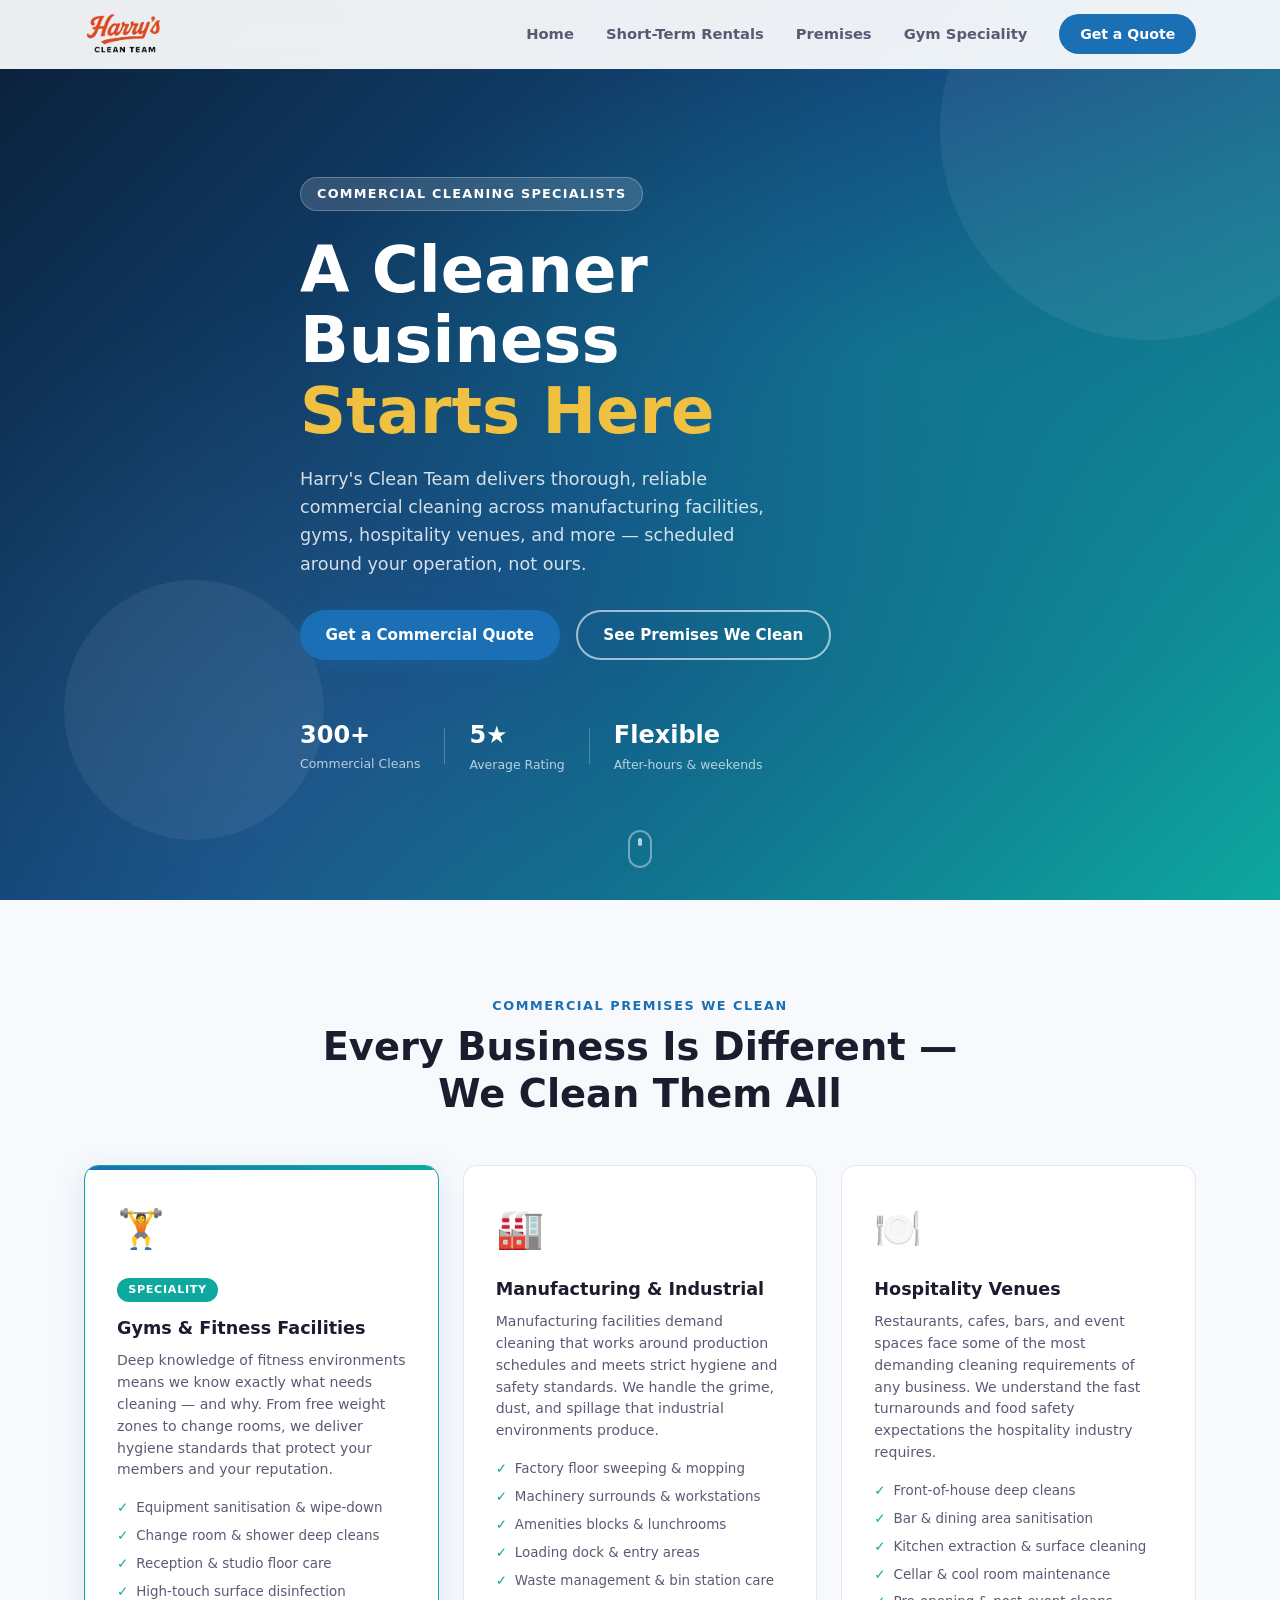
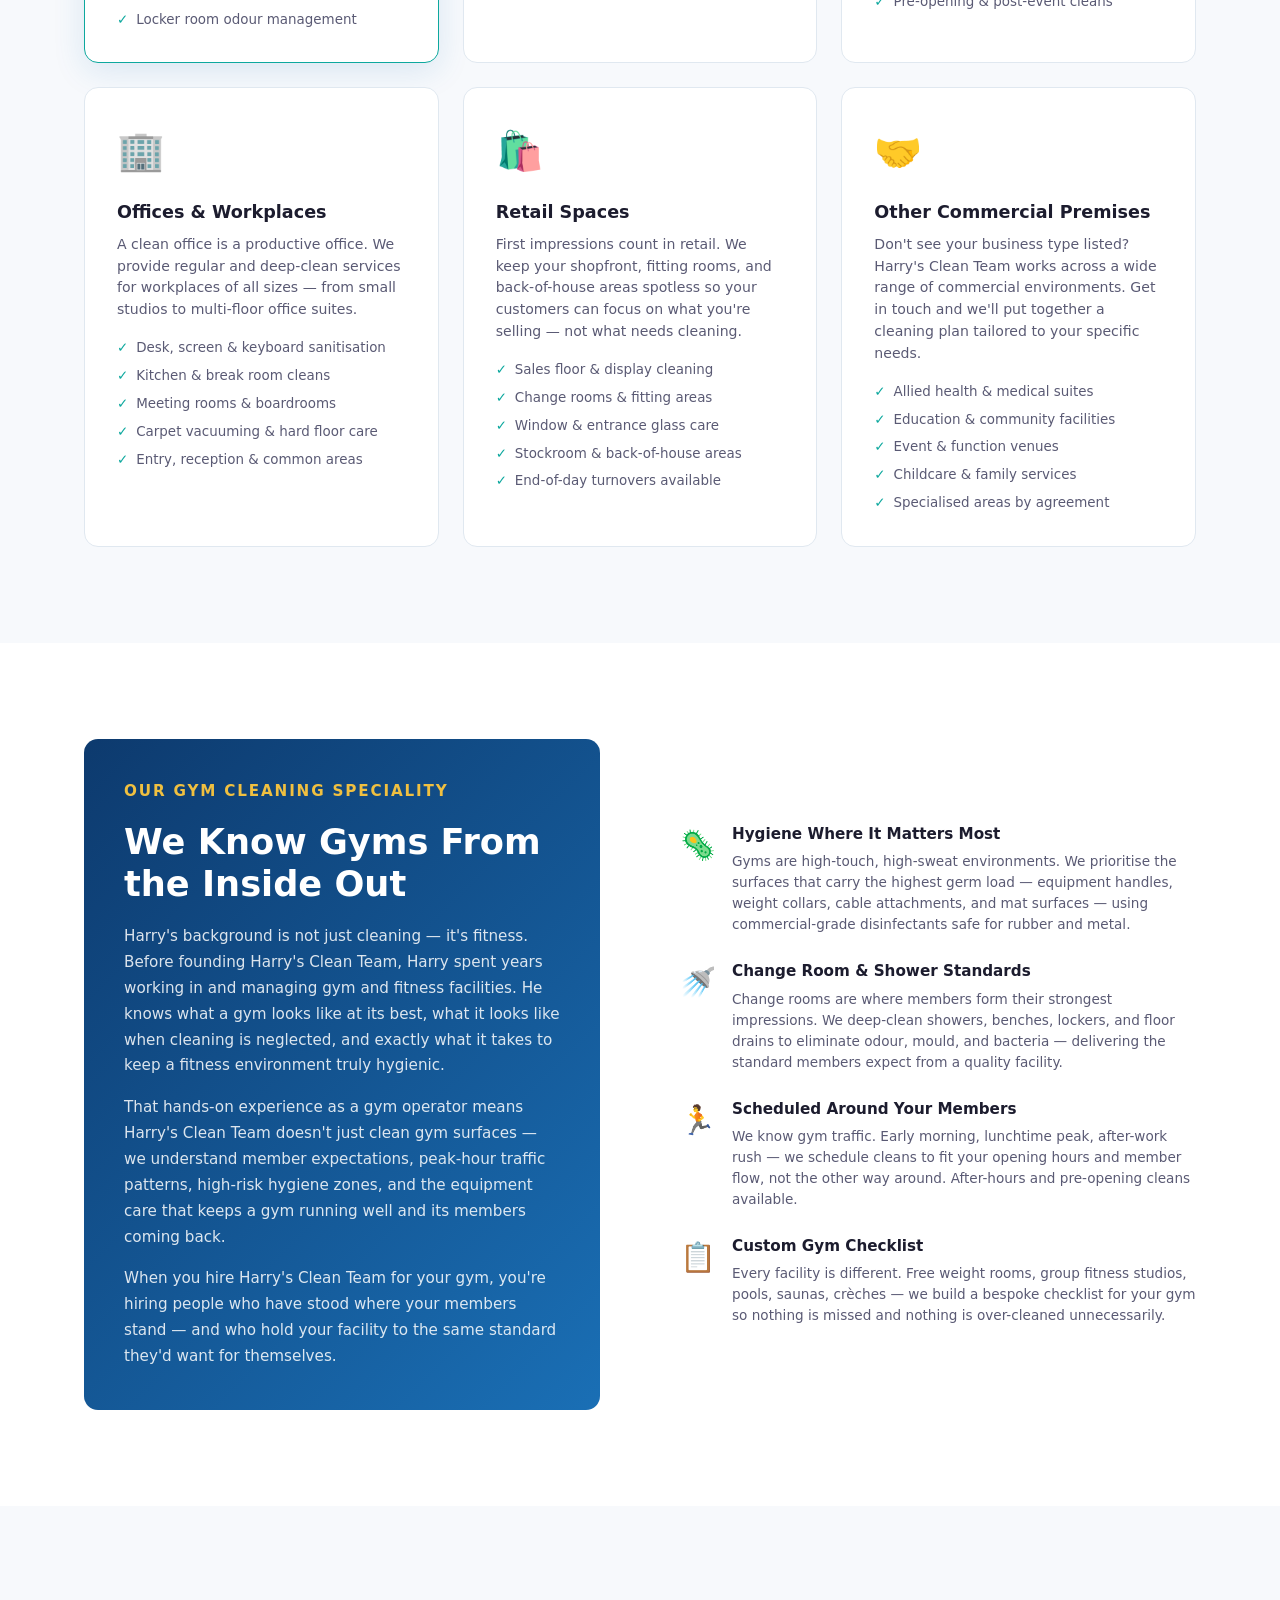
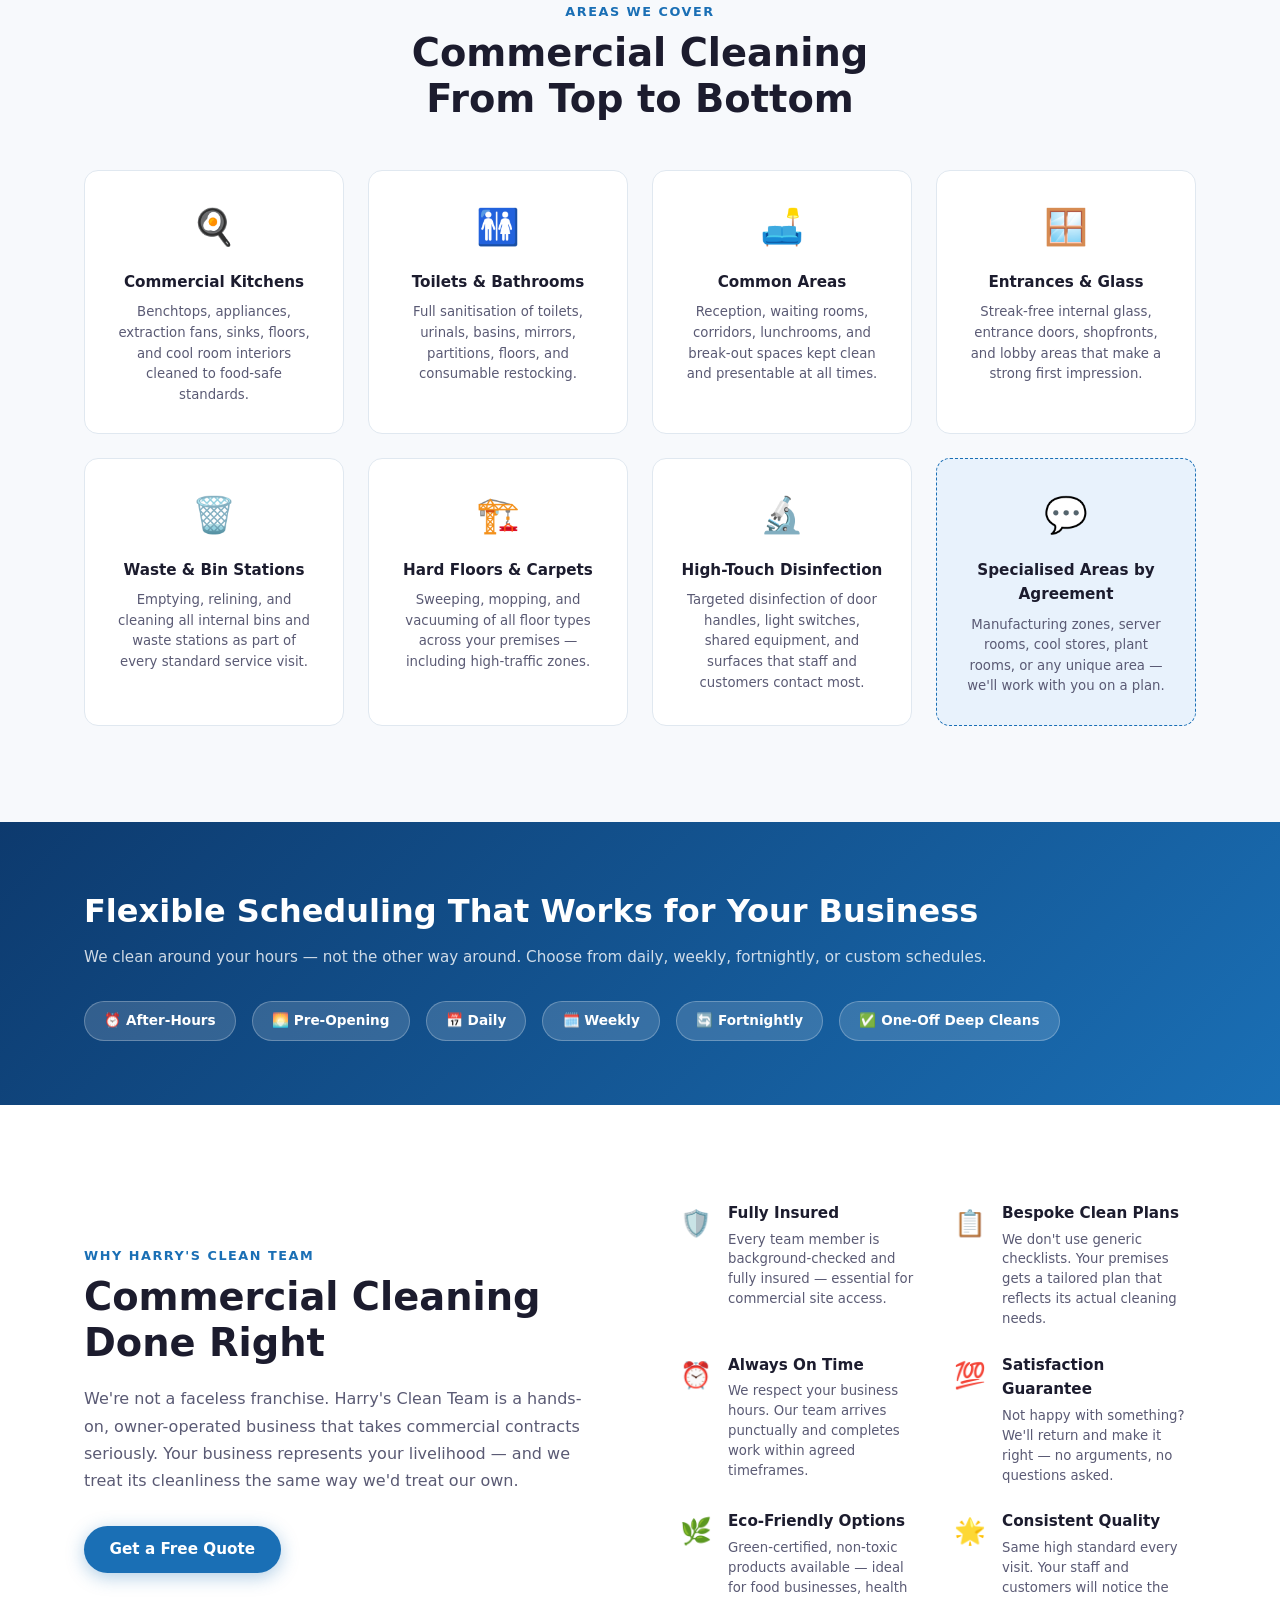
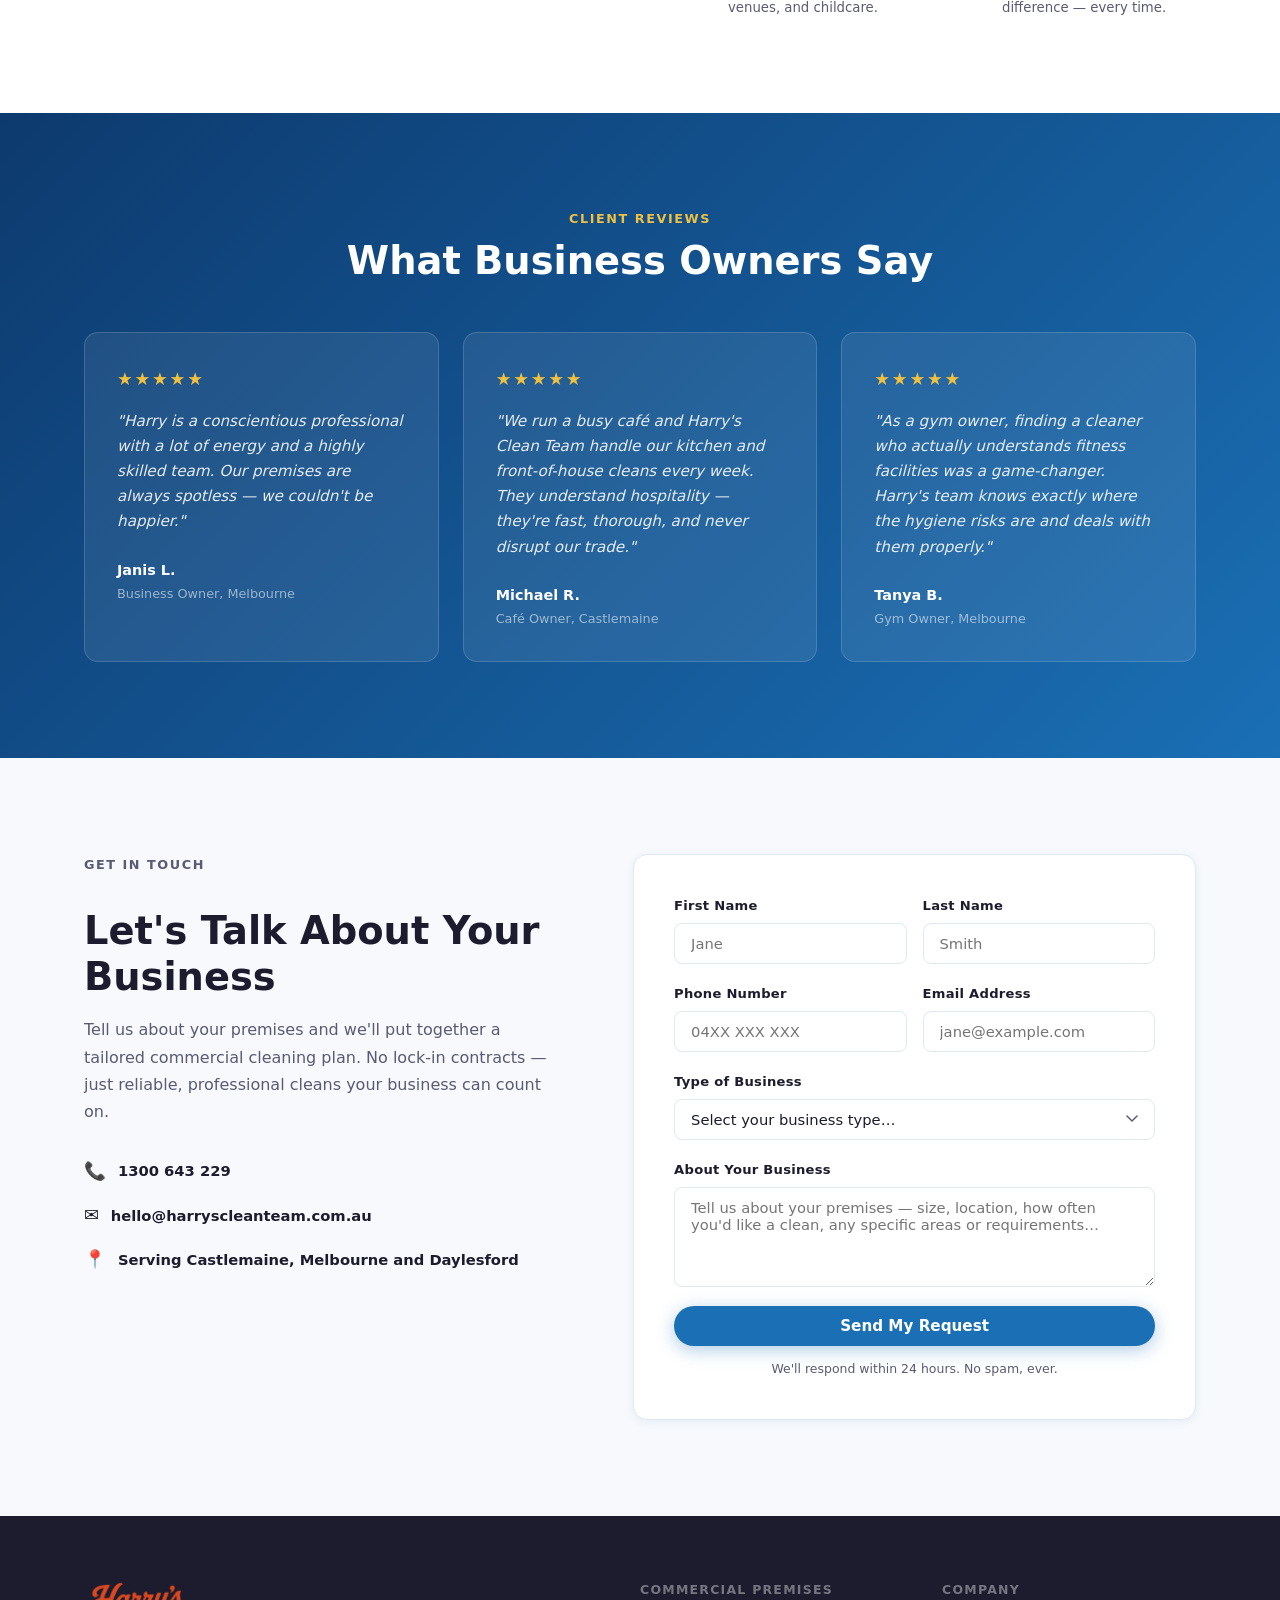
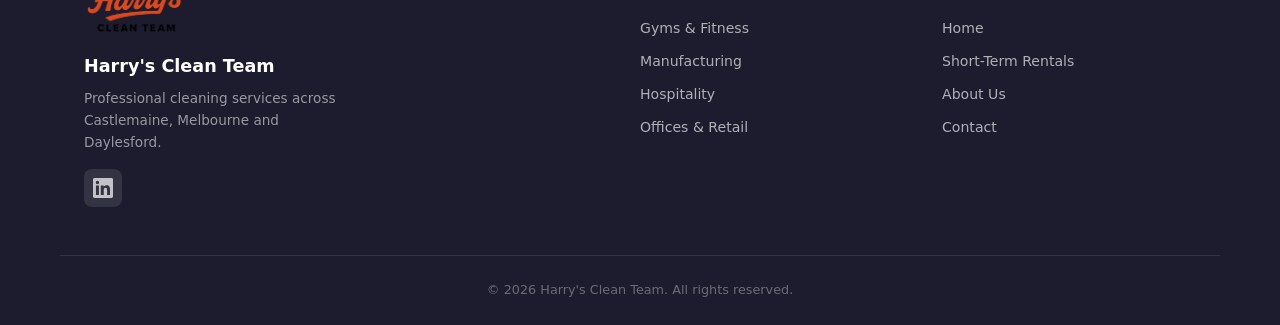
==== HCTwebsite/commercial-cleaning.html @ ac98723e "Create page for commercial cleaning" ====
<!DOCTYPE html>
<html lang="en">
<head>
  <meta charset="UTF-8" />
  <meta name="viewport" content="width=device-width, initial-scale=1.0" />
  <title>Commercial Cleaning — Harry's Clean Team</title>
  <link rel="stylesheet" href="style.css" />
  <style>
    /* ---- Page-specific styles ---- */

    /* Hero variant */
    .hero--commercial {
      background: linear-gradient(135deg, #0a1f38 0%, #144f85 50%, #0da89e 100%);
    }

    /* Premises type cards */
    .premises {
      padding: 6rem 0;
      background: var(--surface);
    }

    .premises__grid {
      display: grid;
      grid-template-columns: repeat(3, 1fr);
      gap: 1.5rem;
    }

    .premises-card {
      background: var(--white);
      border: 1px solid var(--border);
      border-radius: var(--radius);
      padding: 2rem;
      position: relative;
      overflow: hidden;
      transition: transform var(--transition), box-shadow var(--transition), border-color var(--transition);
    }

    .premises-card:hover {
      transform: translateY(-6px);
      box-shadow: var(--shadow-md);
      border-color: var(--blue);
    }

    .premises-card--featured {
      border-color: var(--teal);
      box-shadow: var(--shadow-md);
      grid-column: span 1;
    }

    .premises-card--featured::before {
      content: '';
      position: absolute;
      top: 0; left: 0; right: 0;
      height: 4px;
      background: linear-gradient(90deg, var(--blue), var(--teal));
    }

    .premises-card__icon {
      font-size: 2.4rem;
      margin-bottom: 1rem;
    }

    .premises-card__badge {
      display: inline-block;
      background: var(--teal);
      color: var(--white);
      font-size: .7rem;
      font-weight: 800;
      letter-spacing: .06em;
      text-transform: uppercase;
      padding: .2rem .7rem;
      border-radius: 50px;
      margin-bottom: .75rem;
    }

    .premises-card h3 {
      font-size: 1.1rem;
      font-weight: 800;
      color: var(--text);
      margin-bottom: .5rem;
    }

    .premises-card p {
      font-size: .88rem;
      color: var(--muted);
      line-height: 1.55;
      margin-bottom: 1rem;
    }

    .premises-card ul {
      display: flex;
      flex-direction: column;
      gap: .4rem;
    }

    .premises-card ul li {
      font-size: .84rem;
      color: var(--muted);
      padding-left: 1.2rem;
      position: relative;
    }

    .premises-card ul li::before {
      content: '✓';
      position: absolute;
      left: 0;
      color: var(--teal);
      font-weight: 700;
    }

    /* Gym Speciality feature section */
    .gym-speciality {
      padding: 6rem 0;
      background: var(--white);
    }

    .gym-speciality__inner {
      display: grid;
      grid-template-columns: 1fr 1fr;
      gap: 5rem;
      align-items: center;
    }

    .gym-speciality__story {
      position: relative;
    }

    .gym-speciality__story-card {
      background: linear-gradient(135deg, #0d3a6e 0%, #1a6fb5 100%);
      border-radius: var(--radius);
      padding: 2.5rem;
      color: var(--white);
    }

    .gym-speciality__story-card .section-eyebrow {
      color: var(--accent);
    }

    .gym-speciality__story-card h2 {
      font-size: clamp(1.6rem, 2.8vw, 2.2rem);
      font-weight: 900;
      color: var(--white);
      line-height: 1.2;
      margin: .75rem 0 1.2rem;
    }

    .gym-speciality__story-card p {
      font-size: .95rem;
      color: rgba(255,255,255,.85);
      line-height: 1.7;
      margin-bottom: 1rem;
    }

    .gym-speciality__story-card p:last-child {
      margin-bottom: 0;
    }

    .gym-knowledge {
      display: flex;
      flex-direction: column;
      gap: 1.5rem;
    }

    .gym-knowledge__item {
      display: flex;
      gap: 1rem;
      align-items: flex-start;
    }

    .gym-knowledge__icon {
      font-size: 1.8rem;
      flex-shrink: 0;
    }

    .gym-knowledge__item h4 {
      font-size: .95rem;
      font-weight: 800;
      color: var(--text);
      margin-bottom: .3rem;
    }

    .gym-knowledge__item p {
      font-size: .85rem;
      color: var(--muted);
      line-height: 1.55;
    }

    /* What we clean section */
    .what-we-clean {
      padding: 6rem 0;
      background: var(--surface);
    }

    .what-we-clean__grid {
      display: grid;
      grid-template-columns: repeat(4, 1fr);
      gap: 1.5rem;
    }

    .clean-area {
      background: var(--white);
      border: 1px solid var(--border);
      border-radius: var(--radius);
      padding: 1.75rem;
      text-align: center;
      transition: transform var(--transition), box-shadow var(--transition);
    }

    .clean-area:hover {
      transform: translateY(-4px);
      box-shadow: var(--shadow-md);
    }

    .clean-area__icon {
      font-size: 2.2rem;
      margin-bottom: .9rem;
    }

    .clean-area h4 {
      font-size: .95rem;
      font-weight: 800;
      color: var(--text);
      margin-bottom: .5rem;
    }

    .clean-area p {
      font-size: .83rem;
      color: var(--muted);
      line-height: 1.55;
    }

    .clean-area--agreement {
      border-style: dashed;
      border-color: var(--blue);
      background: var(--blue-light);
    }

    /* Scheduling banner */
    .scheduling-banner {
      padding: 4rem 0;
      background: linear-gradient(135deg, #0d3a6e 0%, #1a6fb5 100%);
    }

    .scheduling-banner__inner {
      display: flex;
      align-items: center;
      justify-content: space-between;
      gap: 2rem;
      flex-wrap: wrap;
    }

    .scheduling-banner__text h2 {
      font-size: clamp(1.4rem, 2.5vw, 2rem);
      font-weight: 900;
      color: var(--white);
      margin-bottom: .5rem;
    }

    .scheduling-banner__text p {
      color: rgba(255,255,255,.8);
      font-size: .95rem;
    }

    .scheduling-options {
      display: flex;
      gap: 1rem;
      flex-wrap: wrap;
    }

    .scheduling-pill {
      background: rgba(255,255,255,.15);
      border: 1px solid rgba(255,255,255,.25);
      border-radius: 50px;
      padding: .5rem 1.2rem;
      font-size: .85rem;
      font-weight: 700;
      color: var(--white);
    }

    /* Responsive */
    @media (max-width: 960px) {
      .premises__grid { grid-template-columns: repeat(2, 1fr); }
      .what-we-clean__grid { grid-template-columns: repeat(2, 1fr); }
      .gym-speciality__inner { grid-template-columns: 1fr; gap: 3rem; }
    }

    @media (max-width: 700px) {
      .premises__grid { grid-template-columns: 1fr; }
      .what-we-clean__grid { grid-template-columns: repeat(2, 1fr); }
      .scheduling-banner__inner { flex-direction: column; align-items: flex-start; }
    }

    @media (max-width: 480px) {
      .what-we-clean__grid { grid-template-columns: 1fr; }
    }
  </style>
</head>
<body>

  <!-- NAV -->
  <header class="nav" id="nav">
    <div class="nav__inner container">
      <a href="index.html" class="nav__logo">
        <img src="Logo.png" alt="Harry's Clean Team" class="nav__logo-img" />
      </a>
      <nav class="nav__links">
        <a href="index.html">Home</a>
        <a href="short-term-rentals.html">Short-Term Rentals</a>
        <a href="#premises">Premises</a>
        <a href="#gym-speciality">Gym Speciality</a>
        <a href="#contact" class="btn btn--nav">Get a Quote</a>
      </nav>
      <button class="nav__burger" id="burger" aria-label="Toggle menu">
        <span></span><span></span><span></span>
      </button>
    </div>
    <div class="nav__mobile" id="mobileMenu">
      <a href="index.html">Home</a>
      <a href="short-term-rentals.html">Short-Term Rentals</a>
      <a href="#premises">Premises</a>
      <a href="#gym-speciality">Gym Speciality</a>
      <a href="#contact">Get a Quote</a>
    </div>
  </header>

  <!-- HERO -->
  <section class="hero hero--commercial" id="hero">
    <div class="hero__bg"></div>
    <div class="hero__content container">
      <p class="hero__eyebrow">Commercial Cleaning Specialists</p>
      <h1 class="hero__title">A Cleaner Business<br><span>Starts Here</span></h1>
      <p class="hero__subtitle">Harry's Clean Team delivers thorough, reliable commercial cleaning across manufacturing facilities, gyms, hospitality venues, and more — scheduled around your operation, not ours.</p>
      <div class="hero__actions">
        <a href="#contact" class="btn btn--primary">Get a Commercial Quote</a>
        <a href="#premises" class="btn btn--ghost">See Premises We Clean</a>
      </div>
      <div class="hero__stats">
        <div class="hero__stat">
          <strong>300+</strong>
          <span>Commercial Cleans</span>
        </div>
        <div class="hero__stat-divider"></div>
        <div class="hero__stat">
          <strong>5★</strong>
          <span>Average Rating</span>
        </div>
        <div class="hero__stat-divider"></div>
        <div class="hero__stat">
          <strong>Flexible</strong>
          <span>After-hours &amp; weekends</span>
        </div>
      </div>
    </div>
    <div class="hero__scroll-hint" aria-hidden="true">
      <span></span>
    </div>
  </section>

  <!-- PREMISES TYPES -->
  <section class="premises" id="premises">
    <div class="container">
      <div class="section-header">
        <p class="section-eyebrow">Commercial Premises We Clean</p>
        <h2 class="section-title">Every Business Is Different —<br>We Clean Them All</h2>
      </div>
      <div class="premises__grid">

        <article class="premises-card premises-card--featured">
          <div class="premises-card__icon">🏋️</div>
          <span class="premises-card__badge">Speciality</span>
          <h3>Gyms &amp; Fitness Facilities</h3>
          <p>Deep knowledge of fitness environments means we know exactly what needs cleaning — and why. From free weight zones to change rooms, we deliver hygiene standards that protect your members and your reputation.</p>
          <ul>
            <li>Equipment sanitisation &amp; wipe-down</li>
            <li>Change room &amp; shower deep cleans</li>
            <li>Reception &amp; studio floor care</li>
            <li>High-touch surface disinfection</li>
            <li>Locker room odour management</li>
          </ul>
        </article>

        <article class="premises-card">
          <div class="premises-card__icon">🏭</div>
          <h3>Manufacturing &amp; Industrial</h3>
          <p>Manufacturing facilities demand cleaning that works around production schedules and meets strict hygiene and safety standards. We handle the grime, dust, and spillage that industrial environments produce.</p>
          <ul>
            <li>Factory floor sweeping &amp; mopping</li>
            <li>Machinery surrounds &amp; workstations</li>
            <li>Amenities blocks &amp; lunchrooms</li>
            <li>Loading dock &amp; entry areas</li>
            <li>Waste management &amp; bin station care</li>
          </ul>
        </article>

        <article class="premises-card">
          <div class="premises-card__icon">🍽️</div>
          <h3>Hospitality Venues</h3>
          <p>Restaurants, cafes, bars, and event spaces face some of the most demanding cleaning requirements of any business. We understand the fast turnarounds and food safety expectations the hospitality industry requires.</p>
          <ul>
            <li>Front-of-house deep cleans</li>
            <li>Bar &amp; dining area sanitisation</li>
            <li>Kitchen extraction &amp; surface cleaning</li>
            <li>Cellar &amp; cool room maintenance</li>
            <li>Pre-opening &amp; post-event cleans</li>
          </ul>
        </article>

        <article class="premises-card">
          <div class="premises-card__icon">🏢</div>
          <h3>Offices &amp; Workplaces</h3>
          <p>A clean office is a productive office. We provide regular and deep-clean services for workplaces of all sizes — from small studios to multi-floor office suites.</p>
          <ul>
            <li>Desk, screen &amp; keyboard sanitisation</li>
            <li>Kitchen &amp; break room cleans</li>
            <li>Meeting rooms &amp; boardrooms</li>
            <li>Carpet vacuuming &amp; hard floor care</li>
            <li>Entry, reception &amp; common areas</li>
          </ul>
        </article>

        <article class="premises-card">
          <div class="premises-card__icon">🛍️</div>
          <h3>Retail Spaces</h3>
          <p>First impressions count in retail. We keep your shopfront, fitting rooms, and back-of-house areas spotless so your customers can focus on what you're selling — not what needs cleaning.</p>
          <ul>
            <li>Sales floor &amp; display cleaning</li>
            <li>Change rooms &amp; fitting areas</li>
            <li>Window &amp; entrance glass care</li>
            <li>Stockroom &amp; back-of-house areas</li>
            <li>End-of-day turnovers available</li>
          </ul>
        </article>

        <article class="premises-card">
          <div class="premises-card__icon">🤝</div>
          <h3>Other Commercial Premises</h3>
          <p>Don't see your business type listed? Harry's Clean Team works across a wide range of commercial environments. Get in touch and we'll put together a cleaning plan tailored to your specific needs.</p>
          <ul>
            <li>Allied health &amp; medical suites</li>
            <li>Education &amp; community facilities</li>
            <li>Event &amp; function venues</li>
            <li>Childcare &amp; family services</li>
            <li>Specialised areas by agreement</li>
          </ul>
        </article>

      </div>
    </div>
  </section>

  <!-- GYM SPECIALITY -->
  <section class="gym-speciality" id="gym-speciality">
    <div class="container">
      <div class="gym-speciality__inner">

        <div class="gym-speciality__story">
          <div class="gym-speciality__story-card">
            <p class="section-eyebrow">Our Gym Cleaning Speciality</p>
            <h2>We Know Gyms From<br>the Inside Out</h2>
            <p>Harry's background is not just cleaning — it's fitness. Before founding Harry's Clean Team, Harry spent years working in and managing gym and fitness facilities. He knows what a gym looks like at its best, what it looks like when cleaning is neglected, and exactly what it takes to keep a fitness environment truly hygienic.</p>
            <p>That hands-on experience as a gym operator means Harry's Clean Team doesn't just clean gym surfaces — we understand member expectations, peak-hour traffic patterns, high-risk hygiene zones, and the equipment care that keeps a gym running well and its members coming back.</p>
            <p>When you hire Harry's Clean Team for your gym, you're hiring people who have stood where your members stand — and who hold your facility to the same standard they'd want for themselves.</p>
          </div>
        </div>

        <div class="gym-knowledge">
          <div class="gym-knowledge__item">
            <div class="gym-knowledge__icon">🦠</div>
            <div>
              <h4>Hygiene Where It Matters Most</h4>
              <p>Gyms are high-touch, high-sweat environments. We prioritise the surfaces that carry the highest germ load — equipment handles, weight collars, cable attachments, and mat surfaces — using commercial-grade disinfectants safe for rubber and metal.</p>
            </div>
          </div>
          <div class="gym-knowledge__item">
            <div class="gym-knowledge__icon">🚿</div>
            <div>
              <h4>Change Room &amp; Shower Standards</h4>
              <p>Change rooms are where members form their strongest impressions. We deep-clean showers, benches, lockers, and floor drains to eliminate odour, mould, and bacteria — delivering the standard members expect from a quality facility.</p>
            </div>
          </div>
          <div class="gym-knowledge__item">
            <div class="gym-knowledge__icon">🏃</div>
            <div>
              <h4>Scheduled Around Your Members</h4>
              <p>We know gym traffic. Early morning, lunchtime peak, after-work rush — we schedule cleans to fit your opening hours and member flow, not the other way around. After-hours and pre-opening cleans available.</p>
            </div>
          </div>
          <div class="gym-knowledge__item">
            <div class="gym-knowledge__icon">📋</div>
            <div>
              <h4>Custom Gym Checklist</h4>
              <p>Every facility is different. Free weight rooms, group fitness studios, pools, saunas, crèches — we build a bespoke checklist for your gym so nothing is missed and nothing is over-cleaned unnecessarily.</p>
            </div>
          </div>
        </div>

      </div>
    </div>
  </section>

  <!-- WHAT WE CLEAN -->
  <section class="what-we-clean" id="what-we-clean">
    <div class="container">
      <div class="section-header">
        <p class="section-eyebrow">Areas We Cover</p>
        <h2 class="section-title">Commercial Cleaning<br>From Top to Bottom</h2>
      </div>
      <div class="what-we-clean__grid">

        <div class="clean-area">
          <div class="clean-area__icon">🍳</div>
          <h4>Commercial Kitchens</h4>
          <p>Benchtops, appliances, extraction fans, sinks, floors, and cool room interiors cleaned to food-safe standards.</p>
        </div>

        <div class="clean-area">
          <div class="clean-area__icon">🚻</div>
          <h4>Toilets &amp; Bathrooms</h4>
          <p>Full sanitisation of toilets, urinals, basins, mirrors, partitions, floors, and consumable restocking.</p>
        </div>

        <div class="clean-area">
          <div class="clean-area__icon">🛋️</div>
          <h4>Common Areas</h4>
          <p>Reception, waiting rooms, corridors, lunchrooms, and break-out spaces kept clean and presentable at all times.</p>
        </div>

        <div class="clean-area">
          <div class="clean-area__icon">🪟</div>
          <h4>Entrances &amp; Glass</h4>
          <p>Streak-free internal glass, entrance doors, shopfronts, and lobby areas that make a strong first impression.</p>
        </div>

        <div class="clean-area">
          <div class="clean-area__icon">🗑️</div>
          <h4>Waste &amp; Bin Stations</h4>
          <p>Emptying, relining, and cleaning all internal bins and waste stations as part of every standard service visit.</p>
        </div>

        <div class="clean-area">
          <div class="clean-area__icon">🏗️</div>
          <h4>Hard Floors &amp; Carpets</h4>
          <p>Sweeping, mopping, and vacuuming of all floor types across your premises — including high-traffic zones.</p>
        </div>

        <div class="clean-area">
          <div class="clean-area__icon">🔬</div>
          <h4>High-Touch Disinfection</h4>
          <p>Targeted disinfection of door handles, light switches, shared equipment, and surfaces that staff and customers contact most.</p>
        </div>

        <div class="clean-area clean-area--agreement">
          <div class="clean-area__icon">💬</div>
          <h4>Specialised Areas by Agreement</h4>
          <p>Manufacturing zones, server rooms, cool stores, plant rooms, or any unique area — we'll work with you on a plan.</p>
        </div>

      </div>
    </div>
  </section>

  <!-- SCHEDULING BANNER -->
  <section class="scheduling-banner">
    <div class="container">
      <div class="scheduling-banner__inner">
        <div class="scheduling-banner__text">
          <h2>Flexible Scheduling That Works for Your Business</h2>
          <p>We clean around your hours — not the other way around. Choose from daily, weekly, fortnightly, or custom schedules.</p>
        </div>
        <div class="scheduling-options">
          <span class="scheduling-pill">⏰ After-Hours</span>
          <span class="scheduling-pill">🌅 Pre-Opening</span>
          <span class="scheduling-pill">📅 Daily</span>
          <span class="scheduling-pill">🗓️ Weekly</span>
          <span class="scheduling-pill">🔄 Fortnightly</span>
          <span class="scheduling-pill">✅ One-Off Deep Cleans</span>
        </div>
      </div>
    </div>
  </section>

  <!-- WHY US -->
  <section class="why-us" id="why-us">
    <div class="container">
      <div class="why-us__inner">
        <div class="why-us__text">
          <p class="section-eyebrow">Why Harry's Clean Team</p>
          <h2 class="section-title">Commercial Cleaning<br>Done Right</h2>
          <p class="why-us__body">We're not a faceless franchise. Harry's Clean Team is a hands-on, owner-operated business that takes commercial contracts seriously. Your business represents your livelihood — and we treat its cleanliness the same way we'd treat our own.</p>
          <a href="#contact" class="btn btn--primary">Get a Free Quote</a>
        </div>
        <div class="why-us__features">
          <div class="feature">
            <div class="feature__icon">🛡️</div>
            <div>
              <h4>Fully Insured</h4>
              <p>Every team member is background-checked and fully insured — essential for commercial site access.</p>
            </div>
          </div>
          <div class="feature">
            <div class="feature__icon">📋</div>
            <div>
              <h4>Bespoke Clean Plans</h4>
              <p>We don't use generic checklists. Your premises gets a tailored plan that reflects its actual cleaning needs.</p>
            </div>
          </div>
          <div class="feature">
            <div class="feature__icon">⏰</div>
            <div>
              <h4>Always On Time</h4>
              <p>We respect your business hours. Our team arrives punctually and completes work within agreed timeframes.</p>
            </div>
          </div>
          <div class="feature">
            <div class="feature__icon">💯</div>
            <div>
              <h4>Satisfaction Guarantee</h4>
              <p>Not happy with something? We'll return and make it right — no arguments, no questions asked.</p>
            </div>
          </div>
          <div class="feature">
            <div class="feature__icon">🌿</div>
            <div>
              <h4>Eco-Friendly Options</h4>
              <p>Green-certified, non-toxic products available — ideal for food businesses, health venues, and childcare.</p>
            </div>
          </div>
          <div class="feature">
            <div class="feature__icon">🌟</div>
            <div>
              <h4>Consistent Quality</h4>
              <p>Same high standard every visit. Your staff and customers will notice the difference — every time.</p>
            </div>
          </div>
        </div>
      </div>
    </div>
  </section>

  <!-- TESTIMONIALS -->
  <section class="testimonials" id="testimonials">
    <div class="container">
      <div class="section-header">
        <p class="section-eyebrow">Client Reviews</p>
        <h2 class="section-title">What Business Owners Say</h2>
      </div>
      <div class="testimonials__grid">

        <blockquote class="testimonial">
          <div class="testimonial__stars">★★★★★</div>
          <p>"Harry is a conscientious professional with a lot of energy and a highly skilled team. Our premises are always spotless — we couldn't be happier."</p>
          <footer>
            <strong>Janis L.</strong>
            <span>Business Owner, Melbourne</span>
          </footer>
        </blockquote>

        <blockquote class="testimonial">
          <div class="testimonial__stars">★★★★★</div>
          <p>"We run a busy café and Harry's Clean Team handle our kitchen and front-of-house cleans every week. They understand hospitality — they're fast, thorough, and never disrupt our trade."</p>
          <footer>
            <strong>Michael R.</strong>
            <span>Café Owner, Castlemaine</span>
          </footer>
        </blockquote>

        <blockquote class="testimonial">
          <div class="testimonial__stars">★★★★★</div>
          <p>"As a gym owner, finding a cleaner who actually understands fitness facilities was a game-changer. Harry's team knows exactly where the hygiene risks are and deals with them properly."</p>
          <footer>
            <strong>Tanya B.</strong>
            <span>Gym Owner, Melbourne</span>
          </footer>
        </blockquote>

      </div>
    </div>
  </section>

  <!-- CONTACT / CTA -->
  <section class="contact" id="contact">
    <div class="container">
      <div class="contact__inner">
        <div class="contact__text">
          <p class="section-eyebrow">Get in Touch</p>
          <h2 class="section-title">Let's Talk About Your Business</h2>
          <p>Tell us about your premises and we'll put together a tailored commercial cleaning plan. No lock-in contracts — just reliable, professional cleans your business can count on.</p>
          <div class="contact__details">
            <a href="tel:+611300643229" class="contact__detail">
              <span>📞</span> 1300 643 229
            </a>
            <a href="mailto:hello@harryscleanteam.com.au" class="contact__detail">
              <span>✉️</span> hello@harryscleanteam.com.au
            </a>
            <div class="contact__detail">
              <span>📍</span> Serving Castlemaine, Melbourne and Daylesford
            </div>
          </div>
        </div>
        <form class="contact__form" id="contactForm" action="https://service.capsulecrm.com/service/newlead" method="post">
          <input type="hidden" name="FORM_ID" value="YOUR_CAPSULE_FORM_KEY" />
          <input type="hidden" name="COMPLETE_URL" value="https://harryscleanteam.com.au" />
          <input type="hidden" name="NOTE" id="noteField" />
          <div class="form-row">
            <div class="form-group">
              <label for="firstName">First Name</label>
              <input type="text" id="firstName" name="FIRST_NAME" placeholder="Jane" required />
            </div>
            <div class="form-group">
              <label for="lastName">Last Name</label>
              <input type="text" id="lastName" name="LAST_NAME" placeholder="Smith" required />
            </div>
          </div>
          <div class="form-row">
            <div class="form-group">
              <label for="phone">Phone Number</label>
              <input type="tel" id="phone" name="PHONE" placeholder="04XX XXX XXX" />
            </div>
            <div class="form-group">
              <label for="email">Email Address</label>
              <input type="email" id="email" name="EMAIL" placeholder="jane@example.com" required />
            </div>
          </div>
          <div class="form-group">
            <label for="service">Type of Business</label>
            <select id="service" name="service">
              <option value="">Select your business type…</option>
              <option>Gym / Fitness Facility</option>
              <option>Hospitality (Café, Restaurant, Bar)</option>
              <option>Manufacturing / Industrial</option>
              <option>Office / Workplace</option>
              <option>Retail</option>
              <option>Allied Health / Medical</option>
              <option>Other Commercial Premises</option>
            </select>
          </div>
          <div class="form-group">
            <label for="message">About Your Business</label>
            <textarea id="message" name="message" rows="4" placeholder="Tell us about your premises — size, location, how often you'd like a clean, any specific areas or requirements…"></textarea>
          </div>
          <button type="submit" class="btn btn--primary btn--full">Send My Request</button>
          <p class="form-note">We'll respond within 24 hours. No spam, ever.</p>
        </form>
      </div>
    </div>
  </section>

  <!-- FOOTER -->
  <footer class="footer">
    <div class="container footer__inner">
      <div class="footer__brand">
        <img src="Logo.png" alt="Harry's Clean Team" class="footer__logo-img" />
        <strong>Harry's Clean Team</strong>
        <p>Professional cleaning services across Castlemaine, Melbourne and Daylesford.</p>
        <div class="footer__social">
          <a href="https://www.linkedin.com/company/harrys-clean-team/" target="_blank" rel="noopener noreferrer" class="footer__social-link" aria-label="Harry's Clean Team on LinkedIn">
            <svg xmlns="http://www.w3.org/2000/svg" width="20" height="20" viewBox="0 0 24 24" fill="currentColor" aria-hidden="true">
              <path d="M20.447 20.452h-3.554v-5.569c0-1.328-.027-3.037-1.852-3.037-1.853 0-2.136 1.445-2.136 2.939v5.667H9.351V9h3.414v1.561h.046c.477-.9 1.637-1.85 3.37-1.85 3.601 0 4.267 2.37 4.267 5.455v6.286zM5.337 7.433a2.062 2.062 0 0 1-2.063-2.065 2.064 2.064 0 1 1 2.063 2.065zm1.782 13.019H3.555V9h3.564v11.452zM22.225 0H1.771C.792 0 0 .774 0 1.729v20.542C0 23.227.792 24 1.771 24h20.451C23.2 24 24 23.227 24 22.271V1.729C24 .774 23.2 0 22.222 0h.003z"/>
            </svg>
          </a>
        </div>
      </div>
      <div class="footer__links">
        <h5>Commercial Premises</h5>
        <a href="#premises">Gyms &amp; Fitness</a>
        <a href="#premises">Manufacturing</a>
        <a href="#premises">Hospitality</a>
        <a href="#premises">Offices &amp; Retail</a>
      </div>
      <div class="footer__links">
        <h5>Company</h5>
        <a href="index.html">Home</a>
        <a href="short-term-rentals.html">Short-Term Rentals</a>
        <a href="#why-us">About Us</a>
        <a href="#contact">Contact</a>
      </div>
    </div>
    <div class="footer__bottom container">
      <p>&copy; 2026 Harry's Clean Team. All rights reserved.</p>
    </div>
  </footer>

  <script src="script.js"></script>
</body>
</html>
---- HCTwebsite/style.css ----
/* ============================================================
   HARRY'S CLEAN TEAM — Brochure Website Styles
   ============================================================ */

/* ---------- Custom Properties ---------- */
:root {
  --blue:       #1a6fb5;
  --blue-dark:  #144f85;
  --blue-light: #e8f2fc;
  --teal:       #0da89e;
  --accent:     #f0c040;
  --text:       #1c1c2e;
  --muted:      #5a5a74;
  --surface:    #f7f9fc;
  --white:      #ffffff;
  --border:     #e0e8f0;
  --radius:     14px;
  --radius-sm:  8px;
  --shadow-sm:  0 2px 8px rgba(26,111,181,.08);
  --shadow-md:  0 8px 32px rgba(26,111,181,.13);
  --shadow-lg:  0 20px 60px rgba(26,111,181,.18);
  --transition: .25s cubic-bezier(.4,0,.2,1);
  --font:       'Segoe UI', system-ui, -apple-system, sans-serif;
  --container:  1160px;
}

/* ---------- Reset ---------- */
*, *::before, *::after { box-sizing: border-box; margin: 0; padding: 0; }

html {
  scroll-behavior: smooth;
  font-size: 16px;
}

body {
  font-family: var(--font);
  color: var(--text);
  background: var(--white);
  line-height: 1.6;
  overflow-x: hidden;
}

img { max-width: 100%; display: block; }
a  { text-decoration: none; color: inherit; }
ul { list-style: none; }
button { cursor: pointer; font-family: inherit; border: none; background: none; }

/* ---------- Utility ---------- */
.container {
  max-width: var(--container);
  margin: 0 auto;
  padding: 0 24px;
}

.section-eyebrow {
  font-size: .8rem;
  font-weight: 700;
  letter-spacing: .12em;
  text-transform: uppercase;
  color: var(--blue);
  margin-bottom: .5rem;
}

.section-header {
  text-align: center;
  margin-bottom: 3rem;
}

.section-title {
  font-size: clamp(1.8rem, 3vw, 2.6rem);
  font-weight: 800;
  line-height: 1.2;
  color: var(--text);
}

/* ---------- Buttons ---------- */
.btn {
  display: inline-flex;
  align-items: center;
  gap: .5rem;
  padding: .7rem 1.6rem;
  border-radius: 50px;
  font-weight: 700;
  font-size: .95rem;
  transition: transform var(--transition), box-shadow var(--transition), background var(--transition);
}

.btn:hover  { transform: translateY(-2px); }
.btn:active { transform: translateY(0); }

.btn--primary {
  background: var(--blue);
  color: var(--white);
  box-shadow: 0 4px 18px rgba(26,111,181,.35);
}
.btn--primary:hover { background: var(--blue-dark); box-shadow: 0 6px 24px rgba(26,111,181,.45); }

.btn--ghost {
  background: transparent;
  color: var(--white);
  border: 2px solid rgba(255,255,255,.6);
}
.btn--ghost:hover { background: rgba(255,255,255,.12); border-color: var(--white); }

.btn--nav {
  background: var(--blue);
  color: var(--white);
  padding: .55rem 1.3rem;
  font-size: .88rem;
}
.btn--nav:hover { background: var(--blue-dark); }

.btn--full { width: 100%; justify-content: center; }


/* ============================================================
   NAVIGATION
   ============================================================ */
.nav {
  position: fixed;
  top: 0; left: 0; right: 0;
  z-index: 100;
  background: rgba(255,255,255,.92);
  backdrop-filter: blur(12px);
  -webkit-backdrop-filter: blur(12px);
  border-bottom: 1px solid transparent;
  transition: border-color var(--transition), box-shadow var(--transition);
}

.nav.scrolled {
  border-color: var(--border);
  box-shadow: var(--shadow-sm);
}

.nav__inner {
  display: flex;
  align-items: center;
  justify-content: space-between;
  height: 68px;
}

.nav__logo {
  font-size: 1.1rem;
  font-weight: 800;
  color: var(--blue);
  display: flex;
  align-items: center;
  gap: .5rem;
}

.nav__logo-icon {
  color: var(--teal);
  font-size: 1.2rem;
}

.nav__logo-img {
  height: 44px;
  width: auto;
  display: block;
}

.footer__logo-img {
  height: 56px;
  width: auto;
  display: block;
  margin-bottom: .5rem;
  align-self: flex-start;
}

.nav__links {
  display: flex;
  align-items: center;
  gap: 2rem;
}

.nav__links a:not(.btn) {
  font-size: .92rem;
  font-weight: 600;
  color: var(--muted);
  transition: color var(--transition);
}
.nav__links a:not(.btn):hover { color: var(--blue); }

.nav__burger {
  display: none;
  flex-direction: column;
  gap: 5px;
  padding: 4px;
}
.nav__burger span {
  display: block;
  width: 24px; height: 2px;
  background: var(--text);
  border-radius: 2px;
  transition: transform var(--transition), opacity var(--transition);
}

/* Mobile nav */
.nav__mobile {
  display: none;
  flex-direction: column;
  padding: 1rem 24px 1.5rem;
  gap: 1rem;
  background: var(--white);
  border-top: 1px solid var(--border);
}
.nav__mobile a {
  font-weight: 600;
  color: var(--muted);
  font-size: 1rem;
}
.nav__mobile a:last-child {
  color: var(--blue);
  font-weight: 700;
}

.nav__mobile.open { display: flex; }


/* ============================================================
   HERO
   ============================================================ */
.hero {
  position: relative;
  min-height: 100svh;
  display: flex;
  align-items: center;
  padding-top: 68px;
  overflow: hidden;
  background: linear-gradient(135deg, #0d3a6e 0%, #1a6fb5 50%, #0da89e 100%);
}

.hero__bg {
  position: absolute;
  inset: 0;
  background:
    radial-gradient(ellipse 80% 60% at 70% 40%, rgba(13,168,158,.3) 0%, transparent 60%),
    radial-gradient(ellipse 50% 80% at 20% 80%, rgba(255,255,255,.05) 0%, transparent 60%);
  pointer-events: none;
}

/* Animated bubbles */
.hero__bg::before,
.hero__bg::after {
  content: '';
  position: absolute;
  border-radius: 50%;
  background: rgba(255,255,255,.06);
  animation: float 8s ease-in-out infinite;
}
.hero__bg::before {
  width: 420px; height: 420px;
  top: -80px; right: -80px;
}
.hero__bg::after {
  width: 260px; height: 260px;
  bottom: 60px; left: 5%;
  animation-delay: -4s;
  animation-duration: 11s;
}

@keyframes float {
  0%, 100% { transform: translateY(0) scale(1); }
  50%       { transform: translateY(-28px) scale(1.04); }
}

.hero__content {
  position: relative;
  z-index: 1;
  padding: 5rem 0 6rem;
  max-width: 680px;
}

.hero__eyebrow {
  display: inline-flex;
  align-items: center;
  gap: .5rem;
  background: rgba(255,255,255,.15);
  color: var(--white);
  font-size: .8rem;
  font-weight: 700;
  letter-spacing: .1em;
  text-transform: uppercase;
  padding: .35rem 1rem;
  border-radius: 50px;
  margin-bottom: 1.5rem;
  border: 1px solid rgba(255,255,255,.25);
  animation: fadeUp .7s both;
}

.hero__title {
  font-size: clamp(2.4rem, 5.5vw, 4rem);
  font-weight: 900;
  line-height: 1.1;
  color: var(--white);
  margin-bottom: 1.2rem;
  animation: fadeUp .7s .1s both;
}

.hero__title span {
  color: var(--accent);
}

.hero__subtitle {
  font-size: 1.1rem;
  color: rgba(255,255,255,.82);
  max-width: 480px;
  margin-bottom: 2rem;
  animation: fadeUp .7s .2s both;
}

.hero__actions {
  display: flex;
  flex-wrap: wrap;
  gap: 1rem;
  margin-bottom: 3.5rem;
  animation: fadeUp .7s .3s both;
}

.hero__stats {
  display: flex;
  align-items: center;
  gap: 1.5rem;
  animation: fadeUp .7s .4s both;
}

.hero__stat {
  display: flex;
  flex-direction: column;
}
.hero__stat strong {
  font-size: 1.5rem;
  font-weight: 900;
  color: var(--white);
}
.hero__stat span {
  font-size: .78rem;
  color: rgba(255,255,255,.7);
  font-weight: 500;
}

.hero__stat-divider {
  width: 1px;
  height: 36px;
  background: rgba(255,255,255,.25);
}

.hero__scroll-hint {
  position: absolute;
  bottom: 2rem;
  left: 50%;
  transform: translateX(-50%);
}
.hero__scroll-hint span {
  display: block;
  width: 24px; height: 38px;
  border: 2px solid rgba(255,255,255,.4);
  border-radius: 12px;
  position: relative;
}
.hero__scroll-hint span::after {
  content: '';
  position: absolute;
  top: 6px; left: 50%;
  transform: translateX(-50%);
  width: 4px; height: 8px;
  background: rgba(255,255,255,.7);
  border-radius: 2px;
  animation: scroll-dot 2s ease-in-out infinite;
}

@keyframes scroll-dot {
  0%, 100% { opacity: 1; top: 6px; }
  50%       { opacity: 0; top: 18px; }
}

@keyframes fadeUp {
  from { opacity: 0; transform: translateY(24px); }
  to   { opacity: 1; transform: translateY(0); }
}


/* ============================================================
   SERVICES
   ============================================================ */
.services {
  padding: 6rem 0;
  background: var(--surface);
}

.services__grid {
  display: grid;
  grid-template-columns: repeat(3, 1fr);
  gap: 1.5rem;
}

.service-card {
  background: var(--white);
  border: 1px solid var(--border);
  border-radius: var(--radius);
  padding: 2rem;
  position: relative;
  transition: transform var(--transition), box-shadow var(--transition), border-color var(--transition);
  overflow: hidden;
}

.service-card::before {
  content: '';
  position: absolute;
  inset: 0;
  background: linear-gradient(135deg, var(--blue) 0%, var(--teal) 100%);
  opacity: 0;
  transition: opacity var(--transition);
  z-index: 0;
}

.service-card > * { position: relative; z-index: 1; }

.service-card:hover {
  transform: translateY(-6px);
  box-shadow: var(--shadow-md);
  border-color: var(--blue);
}

.service-card--featured {
  border-color: var(--blue);
  box-shadow: var(--shadow-md);
}

.service-card__badge {
  position: absolute;
  top: 1rem; right: 1rem;
  background: var(--blue);
  color: var(--white);
  font-size: .7rem;
  font-weight: 800;
  letter-spacing: .05em;
  text-transform: uppercase;
  padding: .25rem .65rem;
  border-radius: 50px;
  z-index: 1;
}

.service-card__icon {
  font-size: 2.2rem;
  margin-bottom: 1rem;
}

.service-card h3 {
  font-size: 1.15rem;
  font-weight: 800;
  margin-bottom: .5rem;
  color: var(--text);
}

.service-card p {
  font-size: .9rem;
  color: var(--muted);
  margin-bottom: 1rem;
  line-height: 1.5;
}

.service-card ul {
  display: flex;
  flex-direction: column;
  gap: .4rem;
}

.service-card ul li {
  font-size: .85rem;
  color: var(--muted);
  padding-left: 1.2rem;
  position: relative;
}

.service-card ul li::before {
  content: '✓';
  position: absolute;
  left: 0;
  color: var(--teal);
  font-weight: 700;
}


/* ============================================================
   WHY US
   ============================================================ */
.why-us {
  padding: 6rem 0;
  background: var(--white);
}

.why-us__inner {
  display: grid;
  grid-template-columns: 1fr 1fr;
  gap: 5rem;
  align-items: center;
}

.why-us__text .section-title { margin-bottom: 1.2rem; }

.why-us__body {
  color: var(--muted);
  margin-bottom: 2rem;
  font-size: 1rem;
  line-height: 1.7;
}

.why-us__features {
  display: grid;
  grid-template-columns: 1fr 1fr;
  gap: 1.5rem 2rem;
}

.feature {
  display: flex;
  gap: 1rem;
  align-items: flex-start;
}

.feature__icon {
  font-size: 1.6rem;
  flex-shrink: 0;
  margin-top: .1rem;
}

.feature h4 {
  font-size: .95rem;
  font-weight: 800;
  margin-bottom: .25rem;
  color: var(--text);
}

.feature p {
  font-size: .83rem;
  color: var(--muted);
  line-height: 1.5;
}


/* ============================================================
   TESTIMONIALS
   ============================================================ */
.testimonials {
  padding: 6rem 0;
  background: linear-gradient(135deg, #0d3a6e 0%, #1a6fb5 100%);
}

.testimonials .section-eyebrow { color: var(--accent); }
.testimonials .section-title   { color: var(--white); }

.testimonials__grid {
  display: grid;
  grid-template-columns: repeat(3, 1fr);
  gap: 1.5rem;
}

.testimonial {
  background: rgba(255,255,255,.08);
  border: 1px solid rgba(255,255,255,.15);
  border-radius: var(--radius);
  padding: 2rem;
  transition: transform var(--transition), background var(--transition);
}

.testimonial:hover {
  transform: translateY(-4px);
  background: rgba(255,255,255,.13);
}

.testimonial--featured {
  background: var(--white);
  border-color: var(--white);
}

.testimonial--featured p,
.testimonial--featured footer strong { color: var(--text); }
.testimonial--featured footer span   { color: var(--muted); }

.testimonial__stars {
  font-size: 1.1rem;
  color: var(--accent);
  margin-bottom: 1rem;
  letter-spacing: .1em;
}

.testimonial p {
  color: rgba(255,255,255,.88);
  font-size: .95rem;
  line-height: 1.65;
  margin-bottom: 1.5rem;
  font-style: italic;
}

.testimonial footer {
  display: flex;
  flex-direction: column;
  gap: .15rem;
}

.testimonial footer strong {
  font-size: .9rem;
  font-weight: 800;
  color: var(--white);
}

.testimonial footer span {
  font-size: .8rem;
  color: rgba(255,255,255,.55);
}


/* ============================================================
   CONTACT
   ============================================================ */
.contact {
  padding: 6rem 0;
  background: var(--surface);
}

.contact__inner {
  display: grid;
  grid-template-columns: 1fr 1.2fr;
  gap: 5rem;
  align-items: flex-start;
}

.contact__text .section-title { margin-bottom: 1rem; }

.contact__text > p {
  color: var(--muted);
  margin-bottom: 2rem;
  line-height: 1.7;
}

.contact__details {
  display: flex;
  flex-direction: column;
  gap: 1rem;
}

.contact__detail {
  display: flex;
  align-items: center;
  gap: .75rem;
  font-size: .92rem;
  color: var(--text);
  font-weight: 600;
  transition: color var(--transition);
}
.contact__detail:hover { color: var(--blue); }
.contact__detail span { font-size: 1.1rem; }

.contact__form {
  background: var(--white);
  border: 1px solid var(--border);
  border-radius: var(--radius);
  padding: 2.5rem;
  box-shadow: var(--shadow-sm);
}

.form-row {
  display: grid;
  grid-template-columns: 1fr 1fr;
  gap: 1rem;
}

.form-group {
  display: flex;
  flex-direction: column;
  gap: .4rem;
  margin-bottom: 1.2rem;
}

.form-group label {
  font-size: .82rem;
  font-weight: 700;
  color: var(--text);
  letter-spacing: .02em;
}

.form-group input,
.form-group select,
.form-group textarea {
  padding: .7rem 1rem;
  border: 1.5px solid var(--border);
  border-radius: var(--radius-sm);
  font-size: .92rem;
  font-family: var(--font);
  color: var(--text);
  background: var(--white);
  transition: border-color var(--transition), box-shadow var(--transition);
  outline: none;
  appearance: none;
  -webkit-appearance: none;
}

.form-group select {
  background-image: url("data:image/svg+xml,%3Csvg xmlns='http://www.w3.org/2000/svg' width='12' height='8' viewBox='0 0 12 8'%3E%3Cpath d='M1 1l5 5 5-5' stroke='%235a5a74' stroke-width='1.5' fill='none' stroke-linecap='round'/%3E%3C/svg%3E");
  background-repeat: no-repeat;
  background-position: right 1rem center;
  padding-right: 2.5rem;
}

.form-group input:focus,
.form-group select:focus,
.form-group textarea:focus {
  border-color: var(--blue);
  box-shadow: 0 0 0 3px rgba(26,111,181,.12);
}

.form-group textarea { resize: vertical; min-height: 100px; }

.form-note {
  text-align: center;
  font-size: .78rem;
  color: var(--muted);
  margin-top: .8rem;
}


/* ============================================================
   FOOTER
   ============================================================ */
.footer {
  background: var(--text);
  color: var(--white);
  padding-top: 4rem;
}

.footer__inner {
  display: grid;
  grid-template-columns: 2fr 1fr 1fr;
  gap: 3rem;
  padding-bottom: 3rem;
  border-bottom: 1px solid rgba(255,255,255,.1);
}

.footer__brand {
  display: flex;
  flex-direction: column;
  gap: .5rem;
}

.footer__brand .nav__logo-icon {
  font-size: 1.5rem;
  display: block;
  margin-bottom: .25rem;
}

.footer__brand strong {
  font-size: 1.1rem;
  font-weight: 800;
}

.footer__brand p {
  font-size: .85rem;
  color: rgba(255,255,255,.55);
  line-height: 1.6;
  max-width: 260px;
}

.footer__links {
  display: flex;
  flex-direction: column;
  gap: .65rem;
}

.footer__links h5 {
  font-size: .78rem;
  font-weight: 700;
  letter-spacing: .1em;
  text-transform: uppercase;
  color: rgba(255,255,255,.4);
  margin-bottom: .4rem;
}

.footer__links a {
  font-size: .88rem;
  color: rgba(255,255,255,.65);
  transition: color var(--transition);
}
.footer__links a:hover { color: var(--white); }

.footer__social {
  display: flex;
  gap: .75rem;
  margin-top: .5rem;
}

.footer__social-link {
  display: inline-flex;
  align-items: center;
  justify-content: center;
  width: 38px;
  height: 38px;
  border-radius: 8px;
  background: rgba(255,255,255,.1);
  color: rgba(255,255,255,.7);
  transition: background var(--transition), color var(--transition), transform var(--transition);
}

.footer__social-link:hover {
  background: #0a66c2;
  color: var(--white);
  transform: translateY(-2px);
}

.footer__bottom {
  display: flex;
  align-items: center;
  justify-content: center;
  padding: 1.5rem 0;
}

.footer__bottom p {
  font-size: .8rem;
  color: rgba(255,255,255,.35);
}


/* ============================================================
   SCROLL REVEAL ANIMATIONS
   ============================================================ */
.reveal {
  opacity: 0;
  transform: translateY(28px);
  transition: opacity .6s ease, transform .6s ease;
}

.reveal.visible {
  opacity: 1;
  transform: translateY(0);
}

.reveal-delay-1 { transition-delay: .1s; }
.reveal-delay-2 { transition-delay: .2s; }
.reveal-delay-3 { transition-delay: .3s; }
.reveal-delay-4 { transition-delay: .4s; }
.reveal-delay-5 { transition-delay: .5s; }


/* ============================================================
   RESPONSIVE
   ============================================================ */
@media (max-width: 960px) {
  .services__grid {
    grid-template-columns: repeat(2, 1fr);
  }

  .why-us__inner {
    grid-template-columns: 1fr;
    gap: 3rem;
  }

  .testimonials__grid {
    grid-template-columns: 1fr;
    max-width: 520px;
    margin: 0 auto;
  }

  .contact__inner {
    grid-template-columns: 1fr;
    gap: 3rem;
  }

  .footer__inner {
    grid-template-columns: 1fr 1fr;
  }

  .footer__brand {
    grid-column: 1 / -1;
  }
}

@media (max-width: 700px) {
  .nav__links { display: none; }
  .nav__burger { display: flex; }

  .hero__stats { flex-wrap: wrap; gap: 1rem; }

  .services__grid {
    grid-template-columns: 1fr;
  }

  .why-us__features {
    grid-template-columns: 1fr;
  }

  .form-row {
    grid-template-columns: 1fr;
  }

  .footer__inner {
    grid-template-columns: 1fr;
    gap: 2rem;
  }

  .footer__brand { grid-column: auto; }
}

@media (max-width: 420px) {
  .hero__actions { flex-direction: column; }
  .hero__actions .btn { width: 100%; justify-content: center; }
}
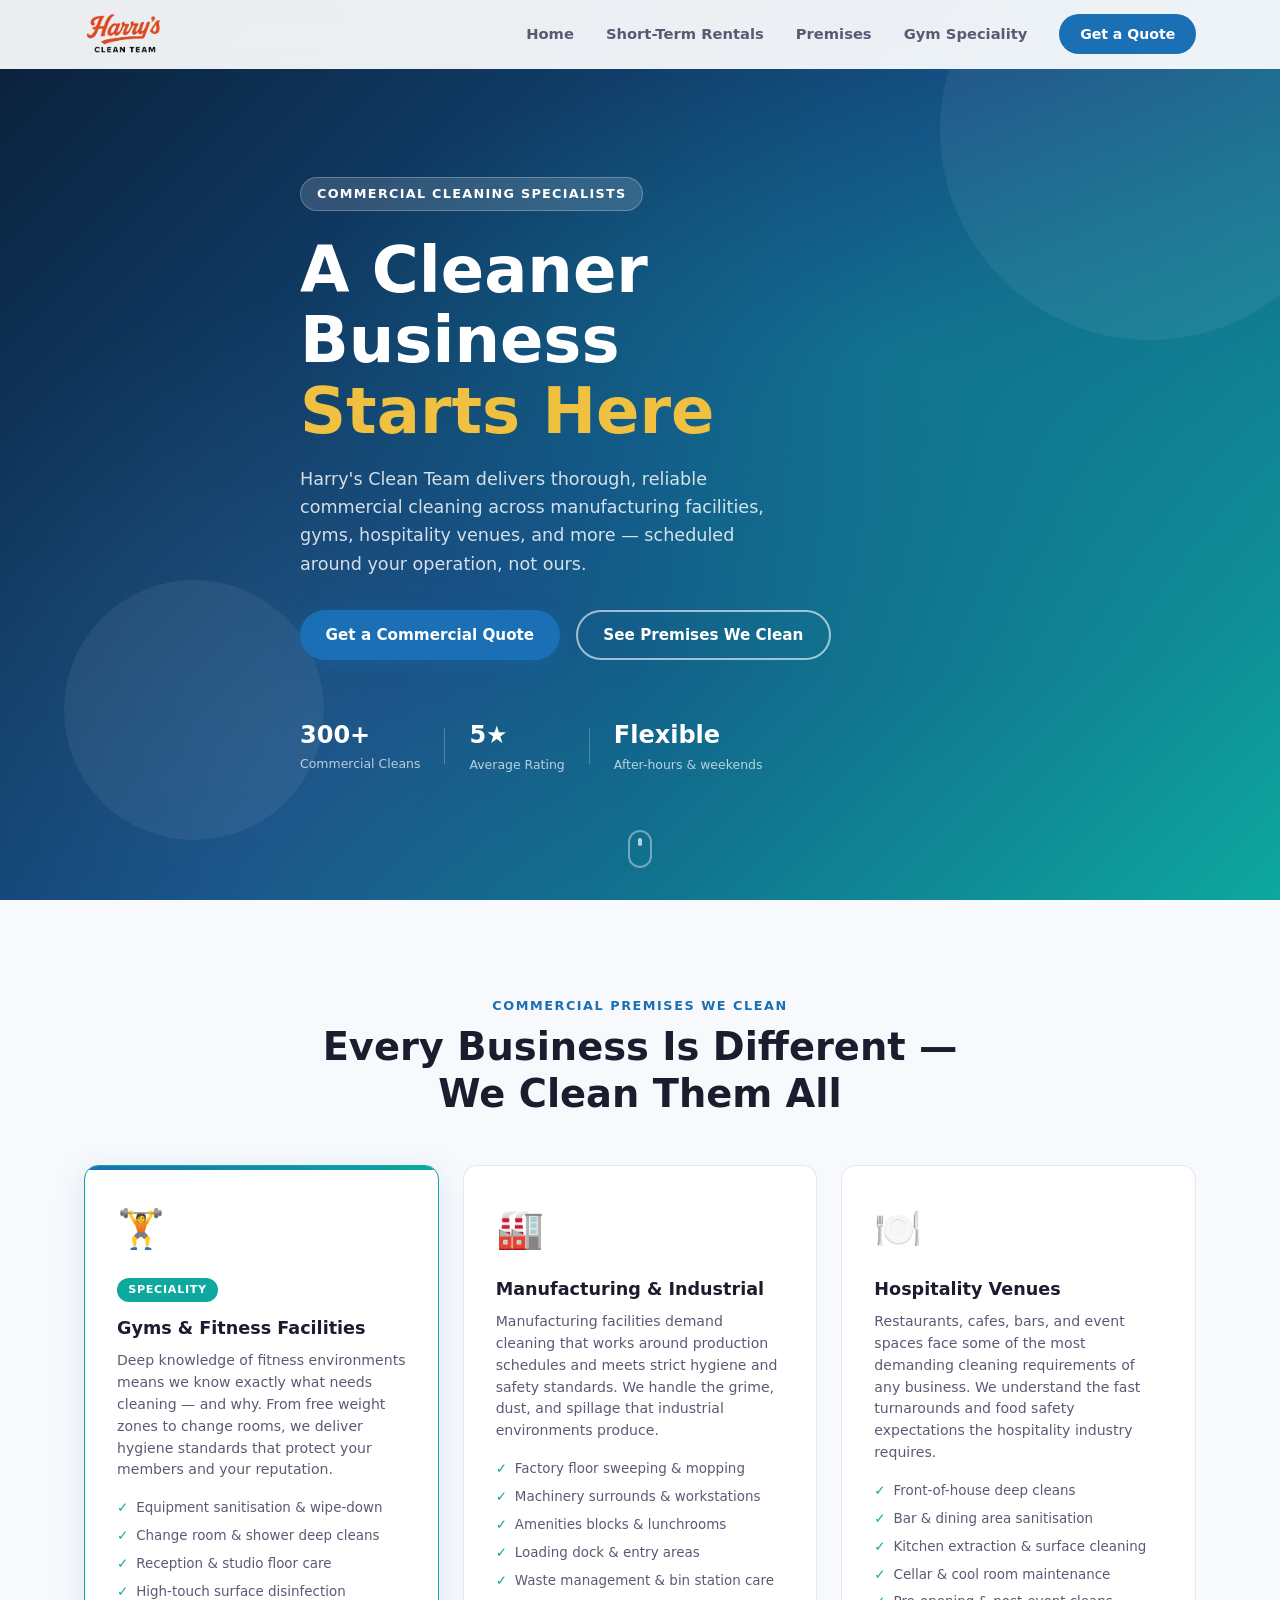
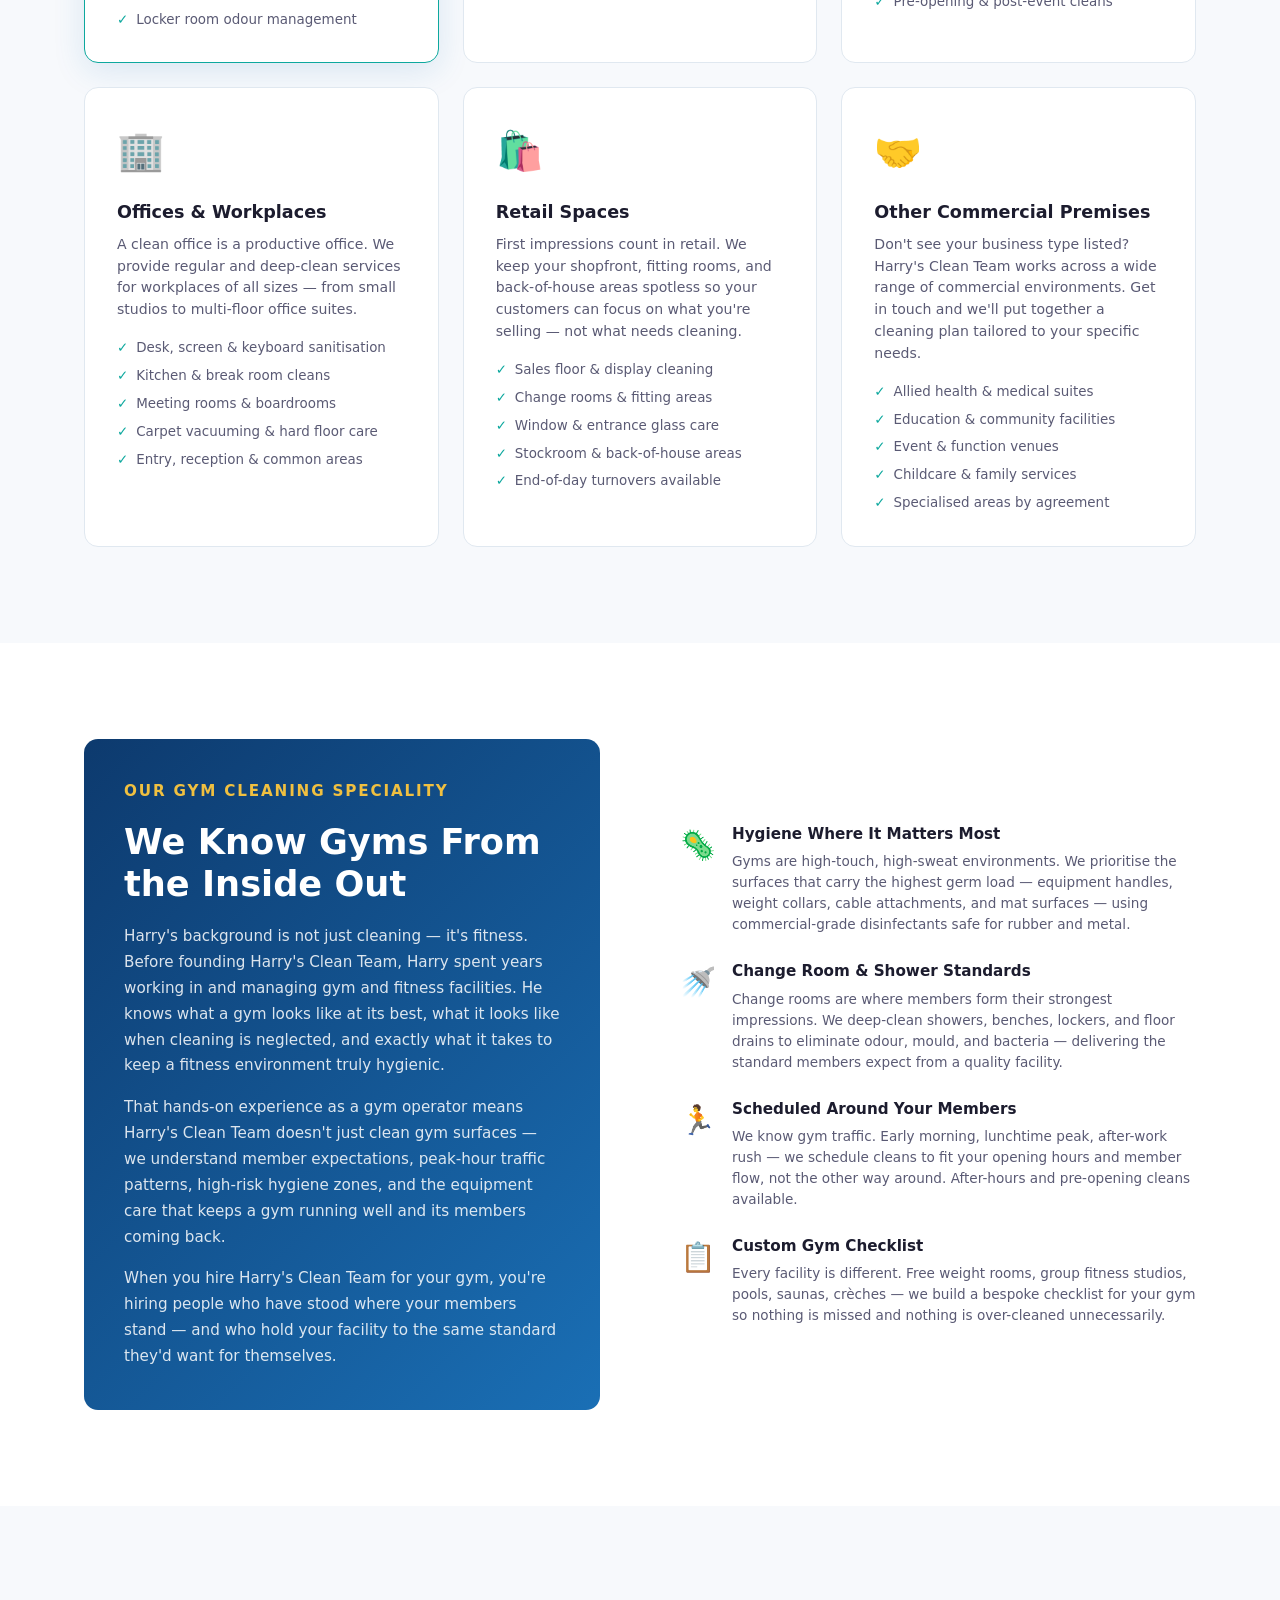
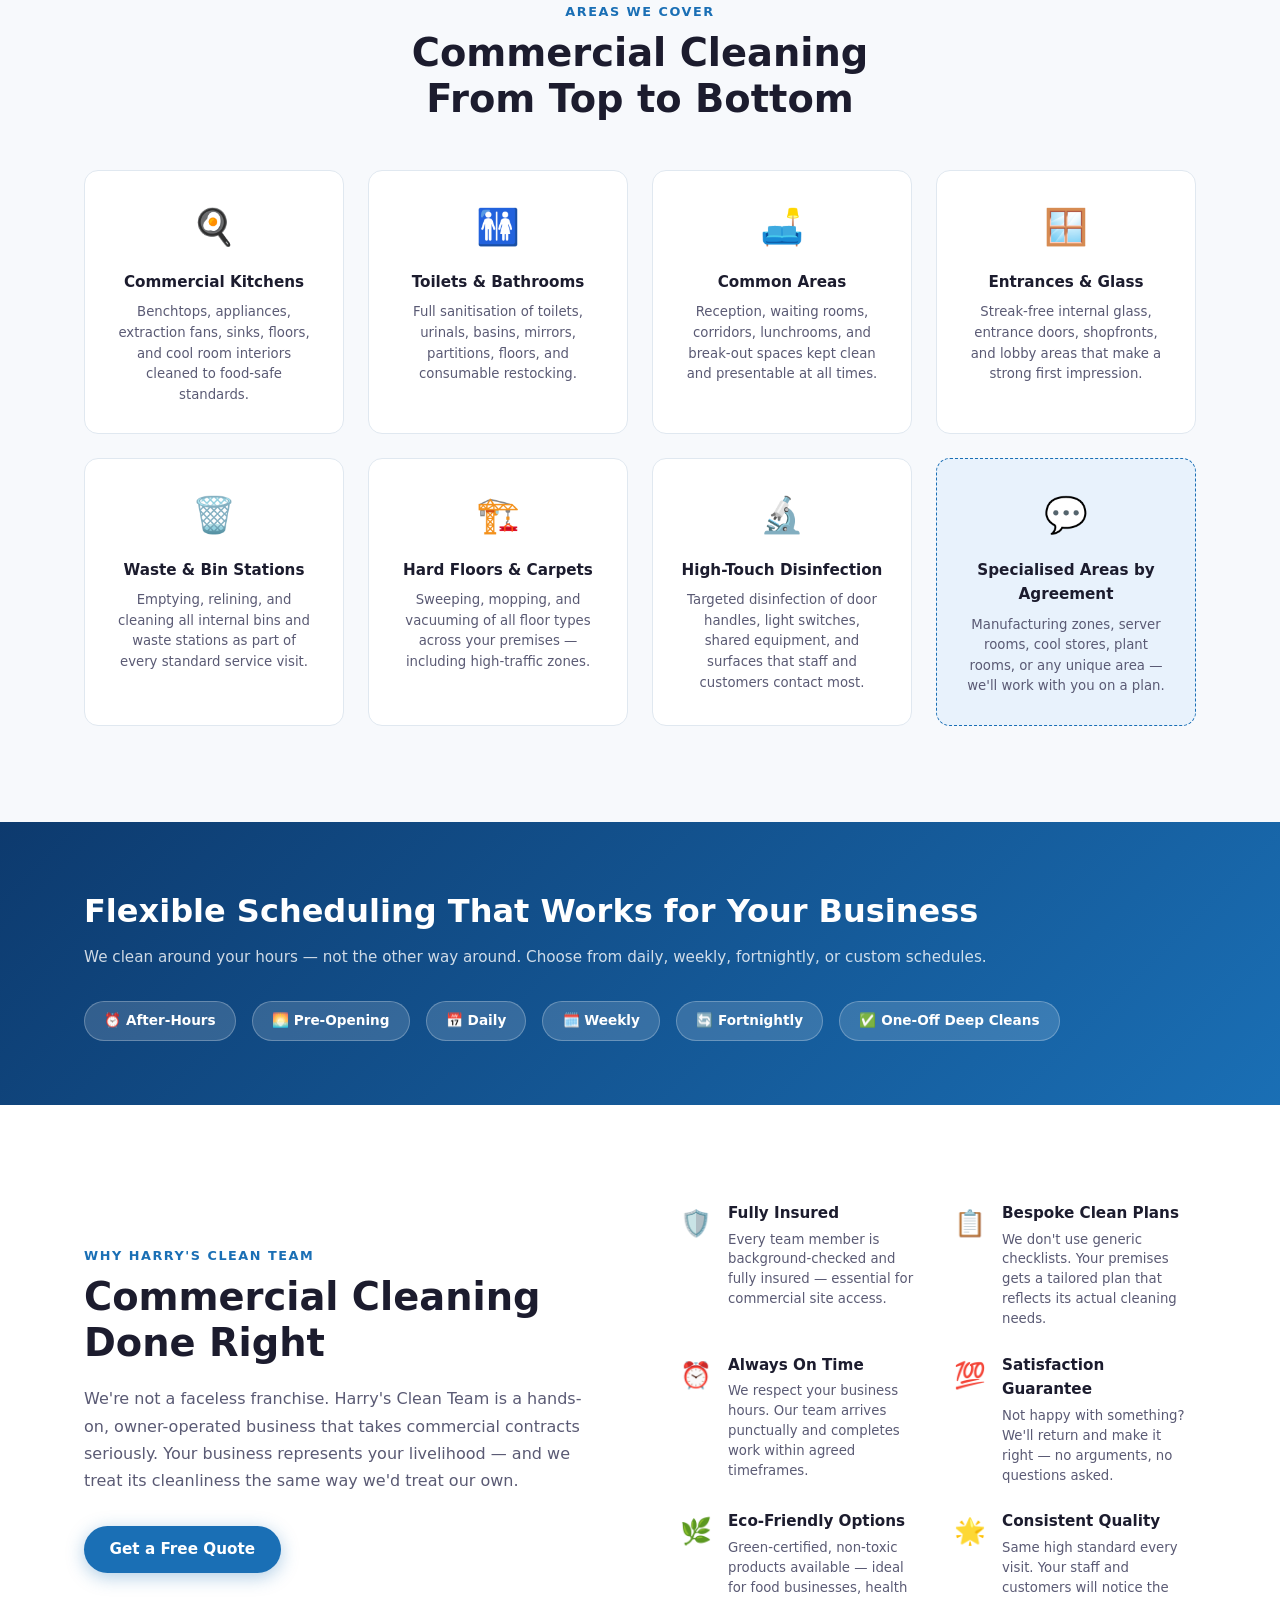
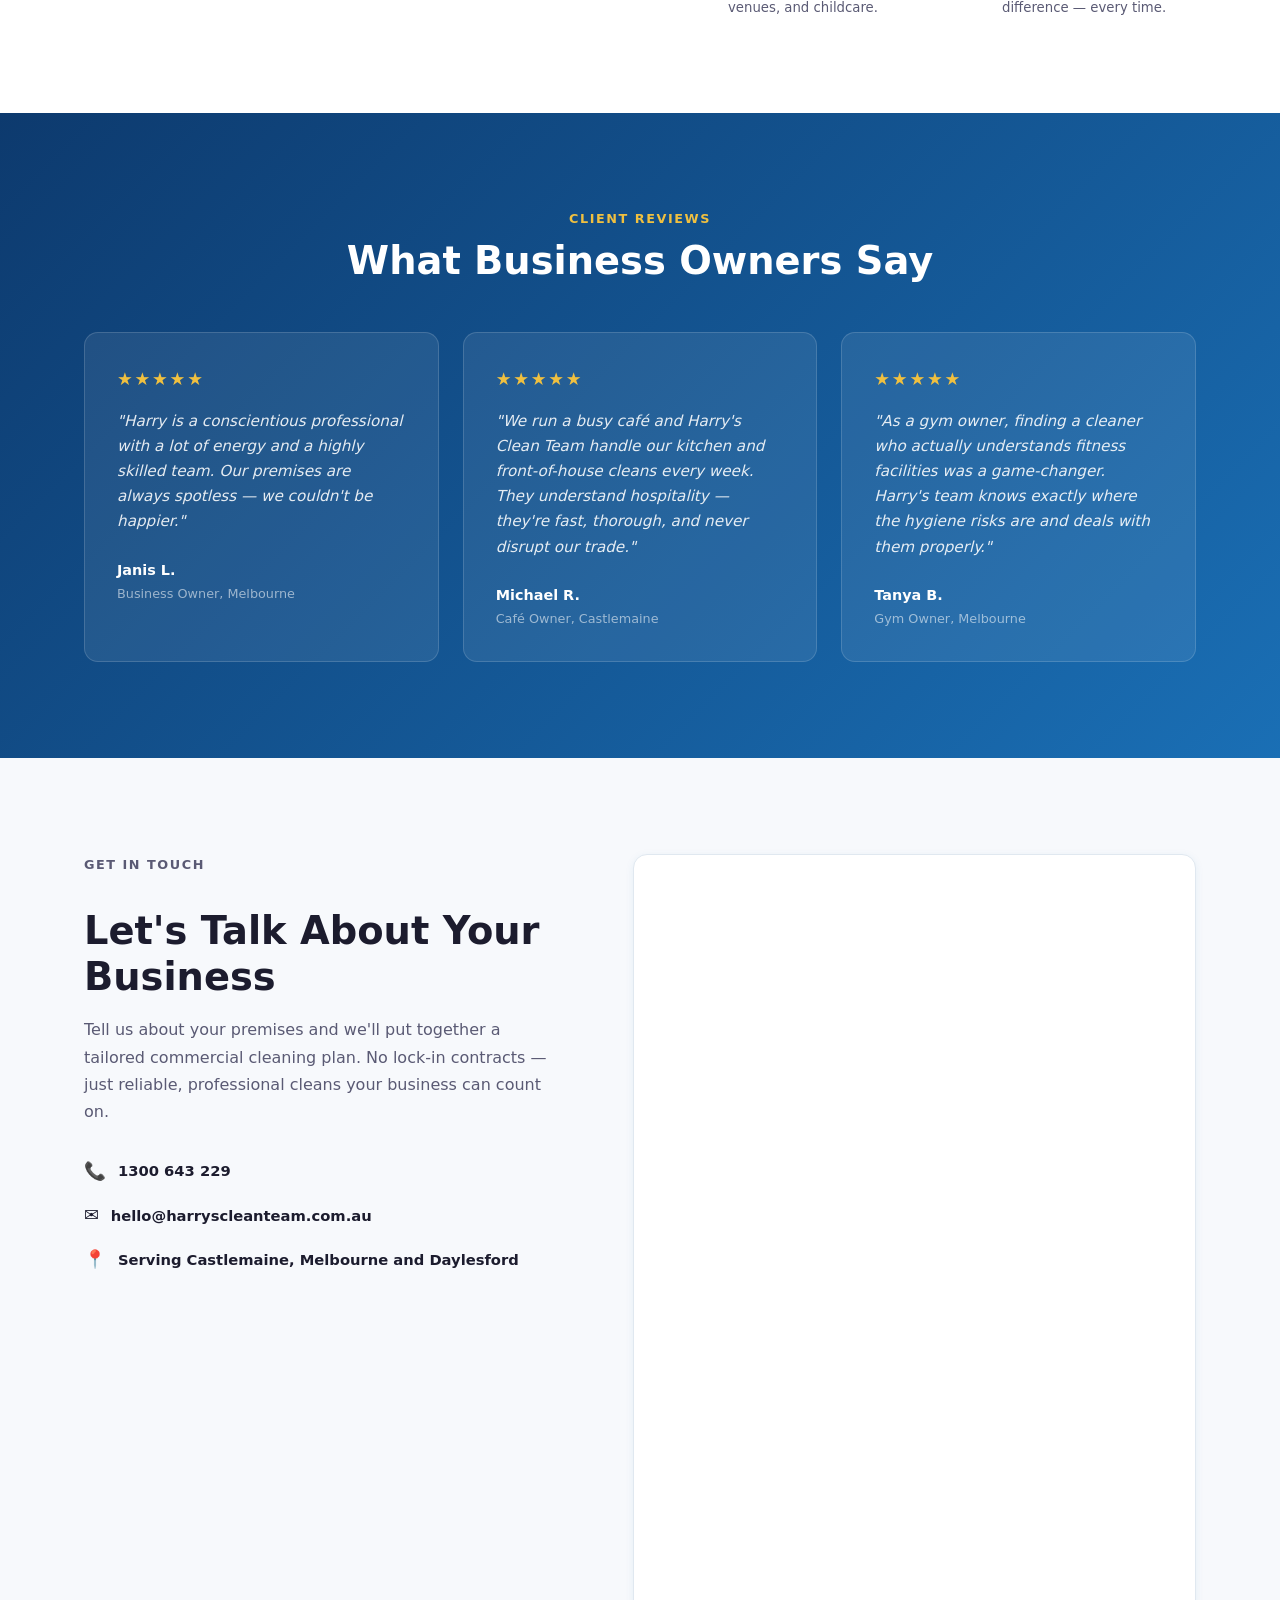
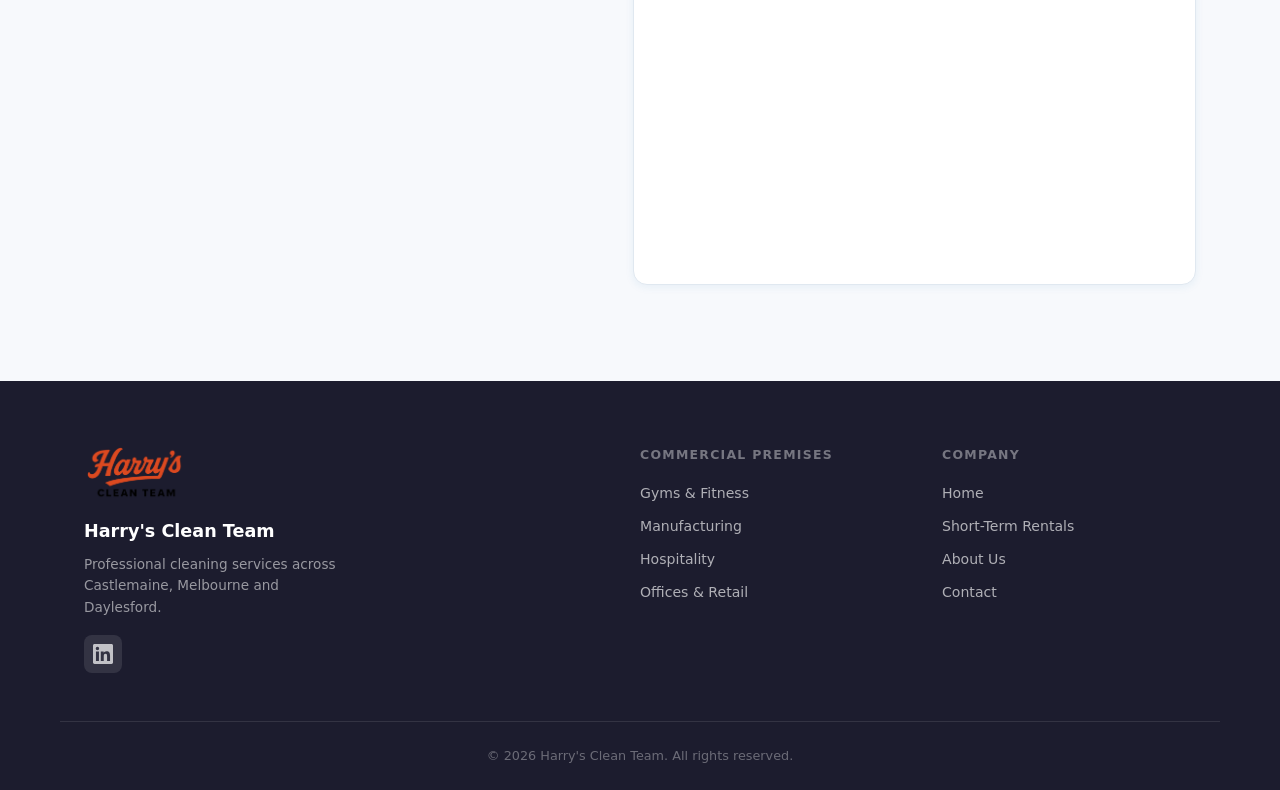
==== commit 13b2aa86: "Replace capsule CRM form with the Google forms one" ====
--- a/HCTwebsite/commercial-cleaning.html
+++ b/HCTwebsite/commercial-cleaning.html
@@ -308,7 +308,7 @@
         <a href="short-term-rentals.html">Short-Term Rentals</a>
         <a href="#premises">Premises</a>
         <a href="#gym-speciality">Gym Speciality</a>
-        <a href="#contact" class="btn btn--nav">Get a Quote</a>
+        <a href="get-a-quote.html" class="btn btn--nav">Get a Quote</a>
       </nav>
       <button class="nav__burger" id="burger" aria-label="Toggle menu">
         <span></span><span></span><span></span>
@@ -697,50 +697,9 @@
             </div>
           </div>
         </div>
-        <form class="contact__form" id="contactForm" action="https://service.capsulecrm.com/service/newlead" method="post">
-          <input type="hidden" name="FORM_ID" value="YOUR_CAPSULE_FORM_KEY" />
-          <input type="hidden" name="COMPLETE_URL" value="https://harryscleanteam.com.au" />
-          <input type="hidden" name="NOTE" id="noteField" />
-          <div class="form-row">
-            <div class="form-group">
-              <label for="firstName">First Name</label>
-              <input type="text" id="firstName" name="FIRST_NAME" placeholder="Jane" required />
-            </div>
-            <div class="form-group">
-              <label for="lastName">Last Name</label>
-              <input type="text" id="lastName" name="LAST_NAME" placeholder="Smith" required />
-            </div>
-          </div>
-          <div class="form-row">
-            <div class="form-group">
-              <label for="phone">Phone Number</label>
-              <input type="tel" id="phone" name="PHONE" placeholder="04XX XXX XXX" />
-            </div>
-            <div class="form-group">
-              <label for="email">Email Address</label>
-              <input type="email" id="email" name="EMAIL" placeholder="jane@example.com" required />
-            </div>
-          </div>
-          <div class="form-group">
-            <label for="service">Type of Business</label>
-            <select id="service" name="service">
-              <option value="">Select your business type…</option>
-              <option>Gym / Fitness Facility</option>
-              <option>Hospitality (Café, Restaurant, Bar)</option>
-              <option>Manufacturing / Industrial</option>
-              <option>Office / Workplace</option>
-              <option>Retail</option>
-              <option>Allied Health / Medical</option>
-              <option>Other Commercial Premises</option>
-            </select>
-          </div>
-          <div class="form-group">
-            <label for="message">About Your Business</label>
-            <textarea id="message" name="message" rows="4" placeholder="Tell us about your premises — size, location, how often you'd like a clean, any specific areas or requirements…"></textarea>
-          </div>
-          <button type="submit" class="btn btn--primary btn--full">Send My Request</button>
-          <p class="form-note">We'll respond within 24 hours. No spam, ever.</p>
-        </form>
+        <div class="contact__form">
+          <iframe src="https://docs.google.com/forms/d/e/1FAIpQLSeyYoo-ZfXO5W7LGJeeGZU2JWdxKHkUoiKNdxnixf1c65xkyg/viewform?embedded=true" width="640" height="949" frameborder="0" marginheight="0" marginwidth="0">Loading…</iframe>
+        </div>
       </div>
     </div>
   </section>
--- a/HCTwebsite/style.css
+++ b/HCTwebsite/style.css
@@ -711,6 +711,14 @@
 
 .form-group textarea { resize: vertical; min-height: 100px; }
 
+/* Responsive iframe inside contact form wrapper */
+.contact__form iframe {
+  display: block;
+  width: 100%;
+  max-width: 640px;
+  border: none;
+}
+
 .form-note {
   text-align: center;
   font-size: .78rem;
